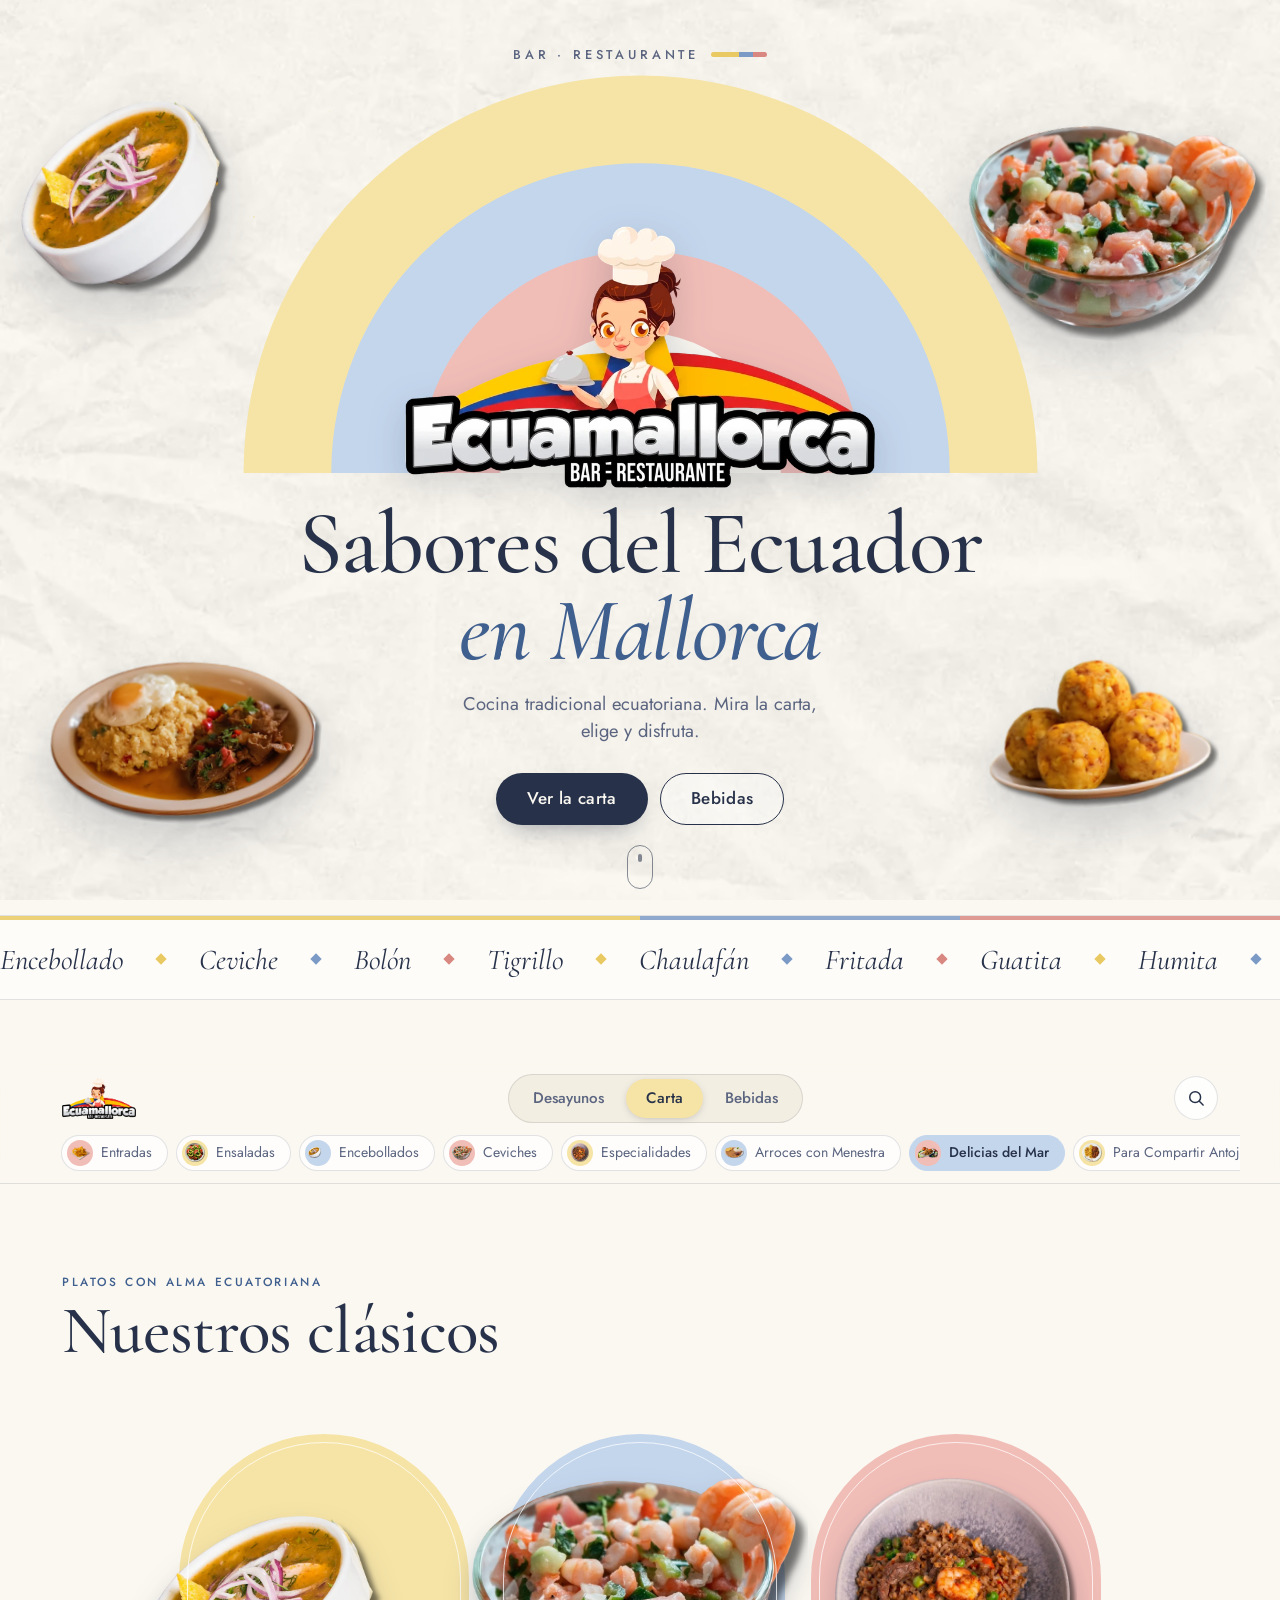
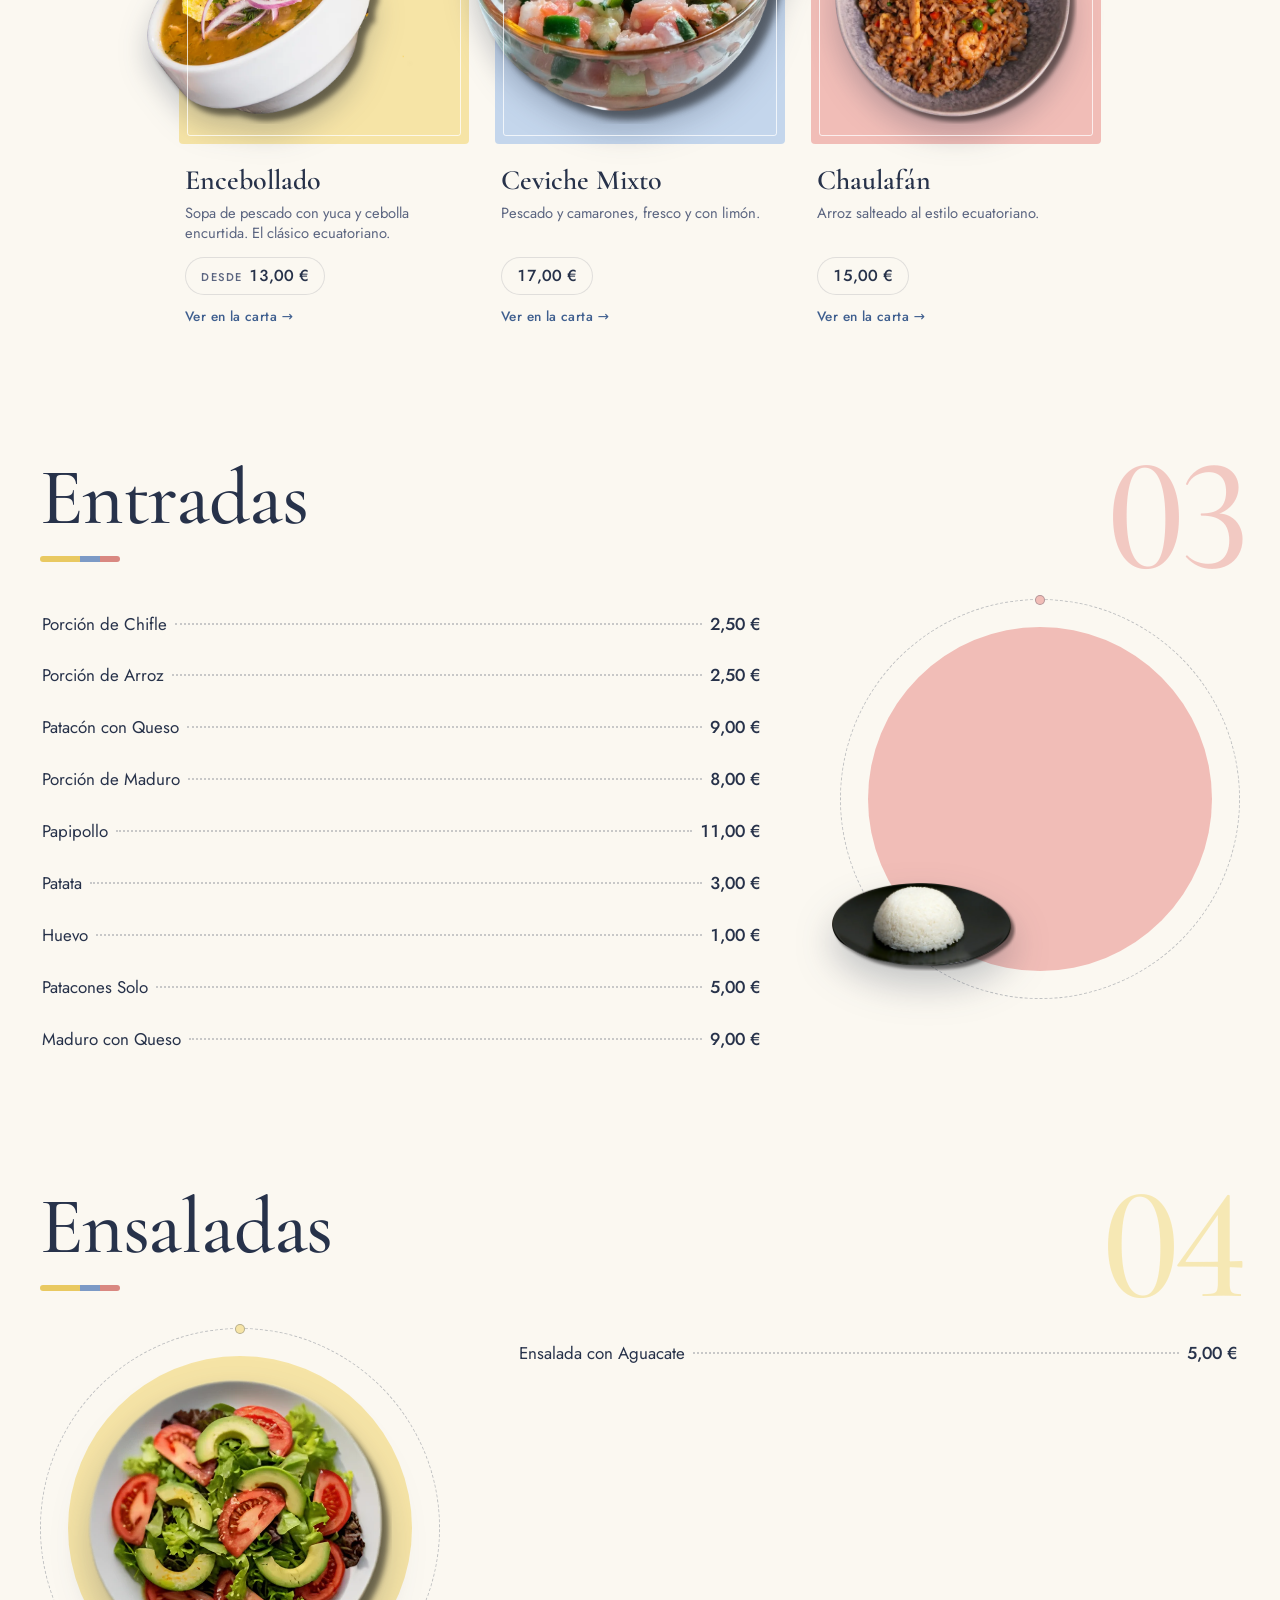
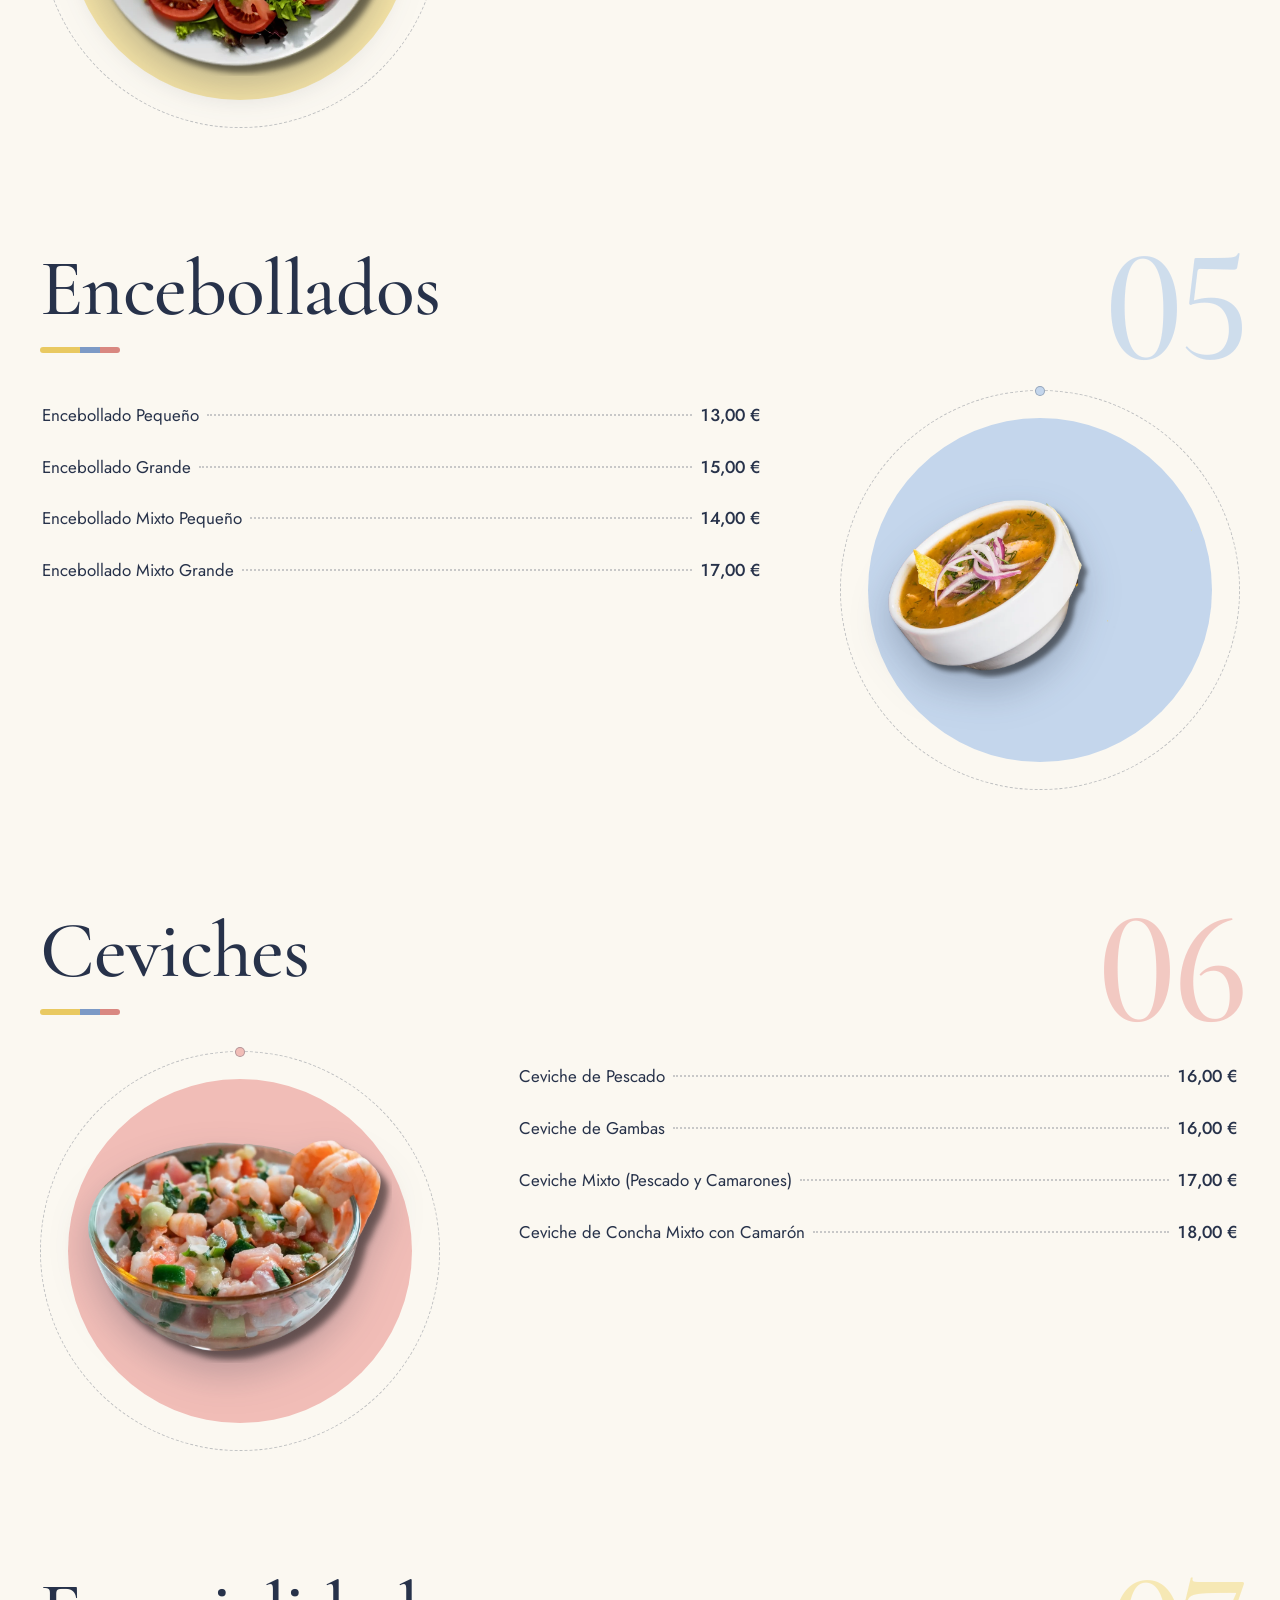
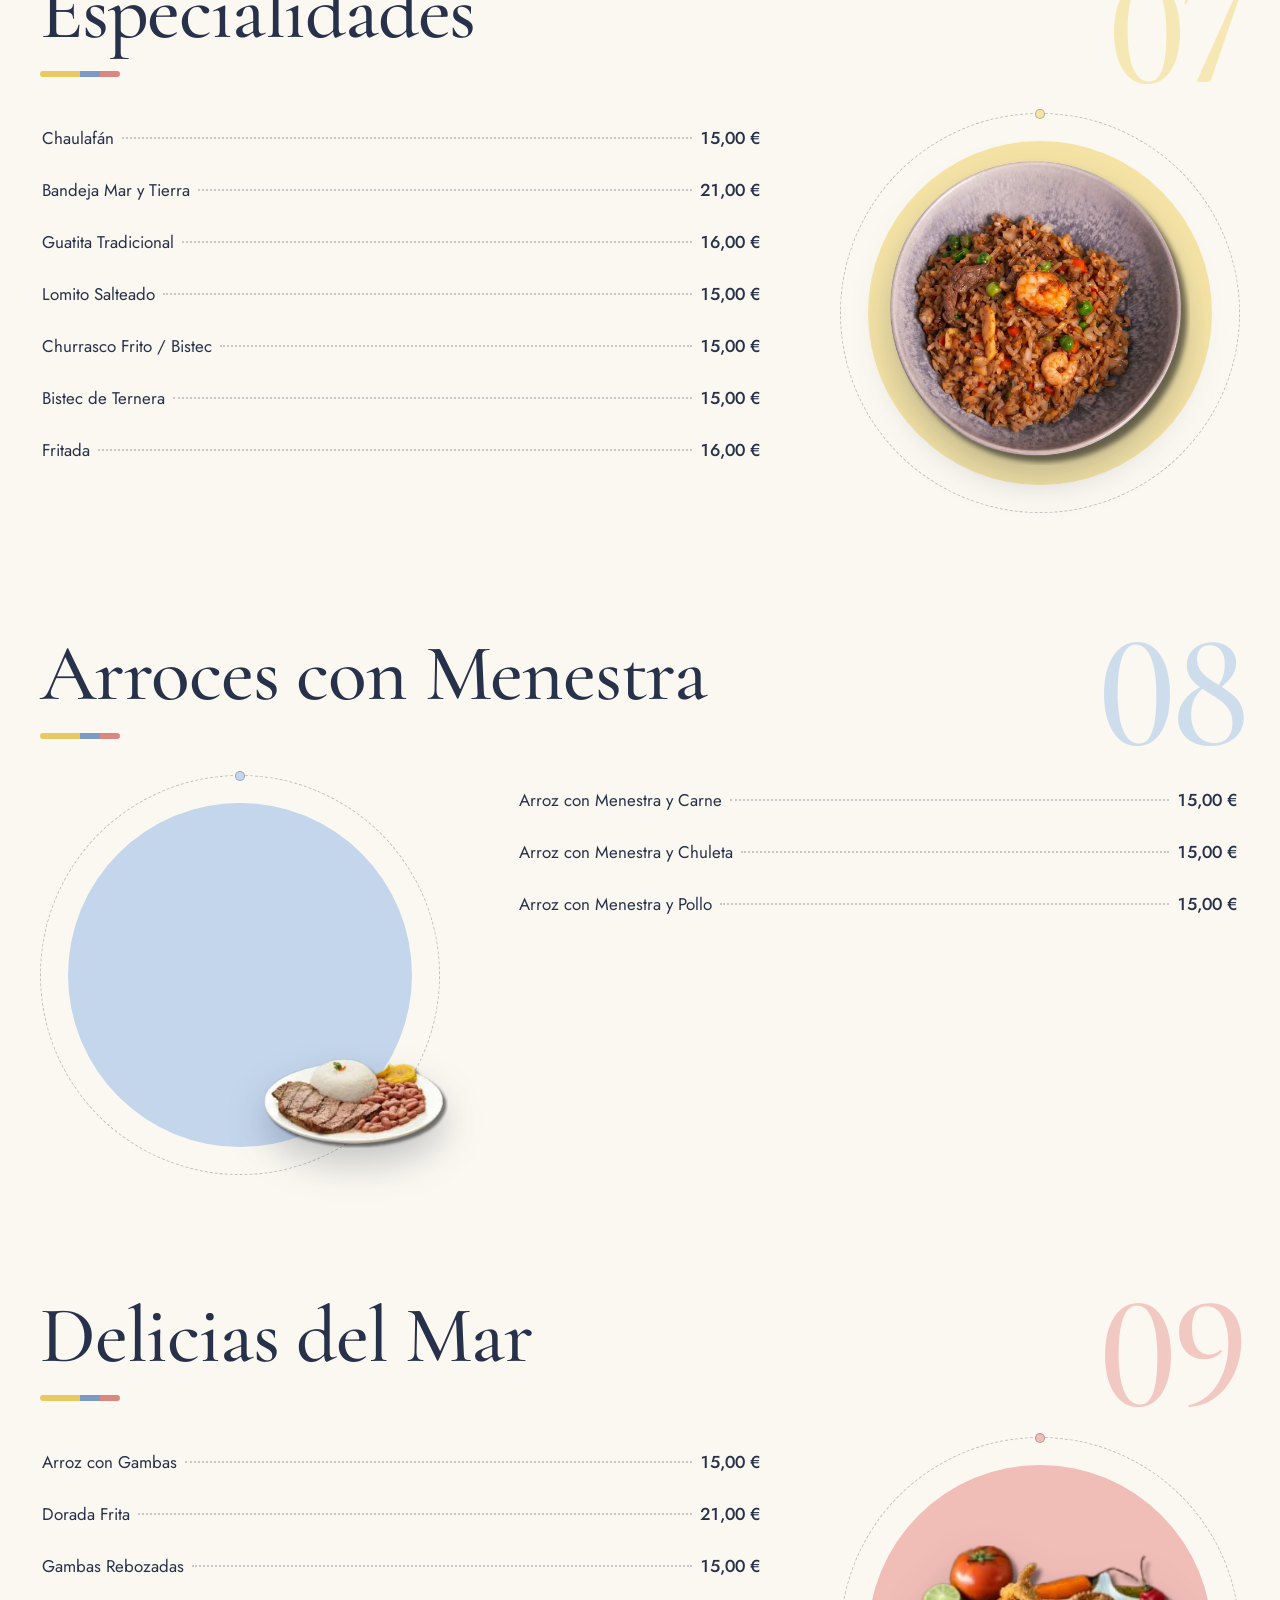
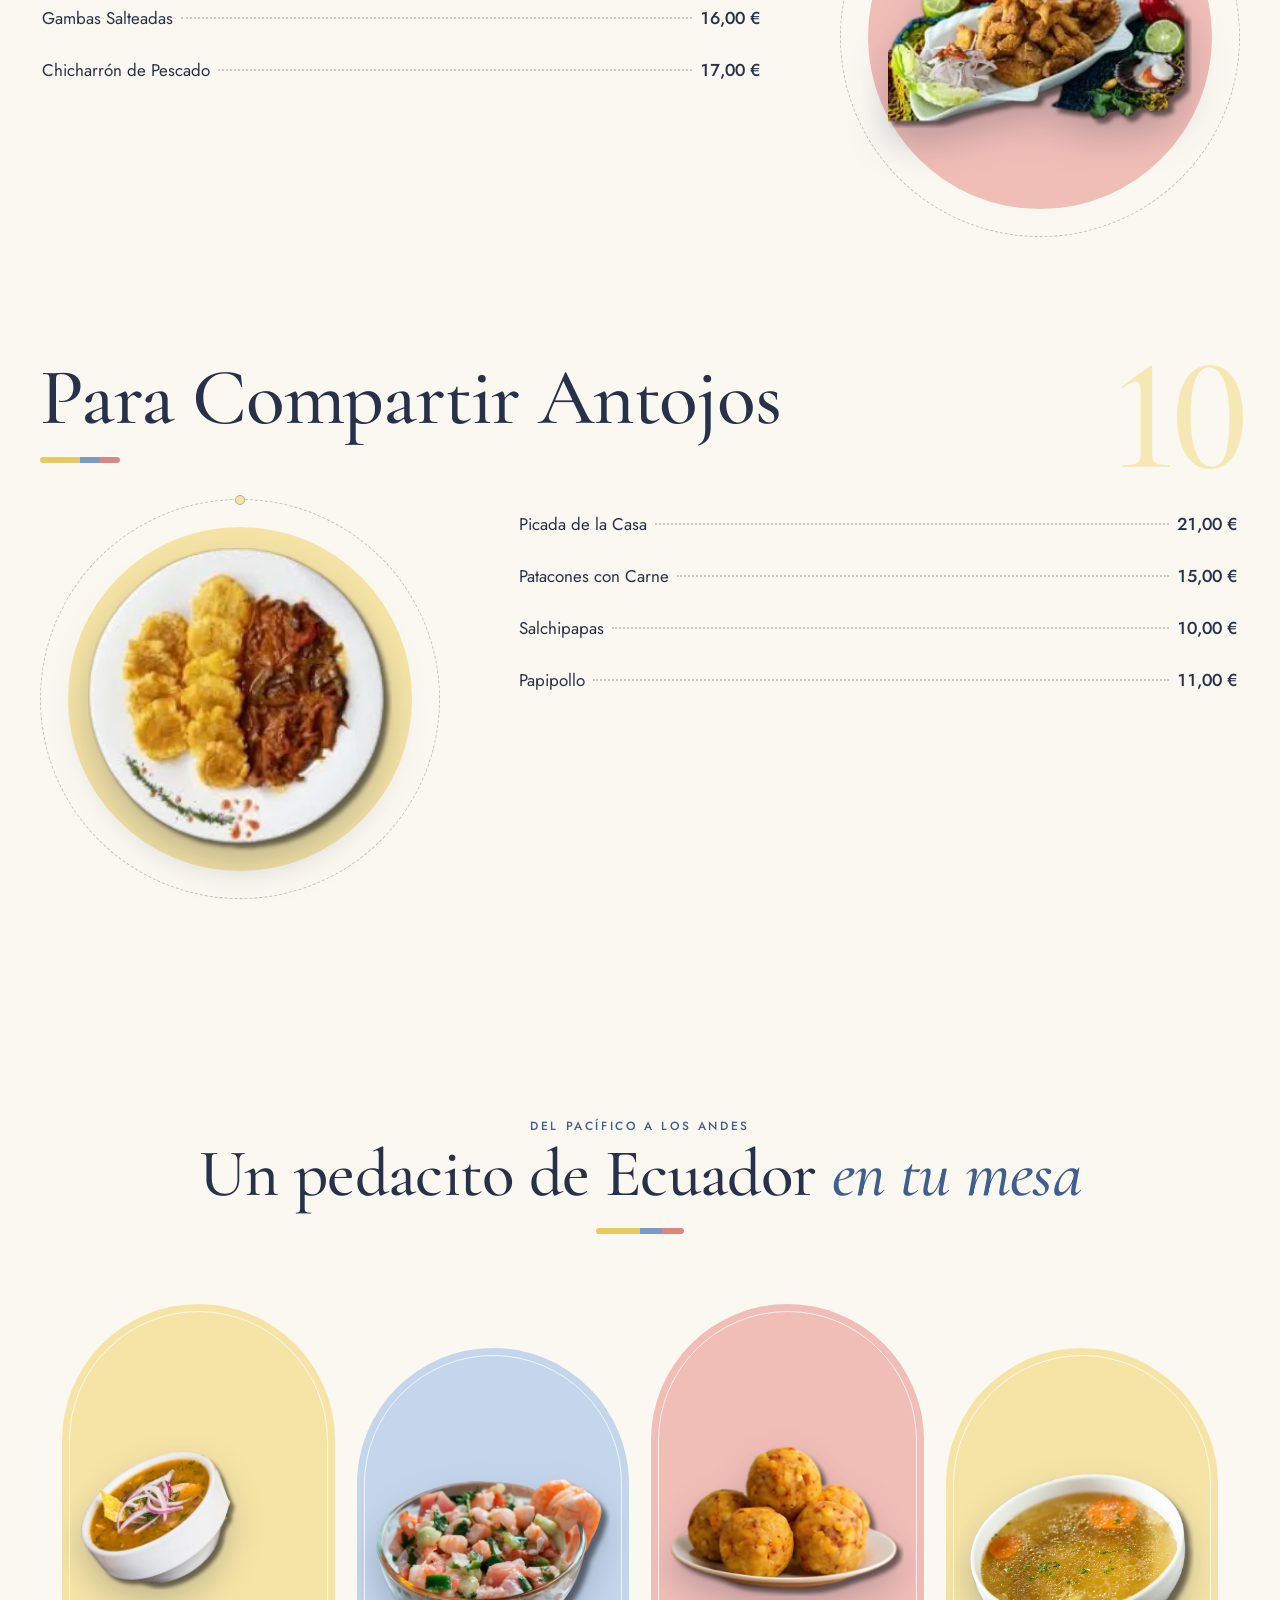
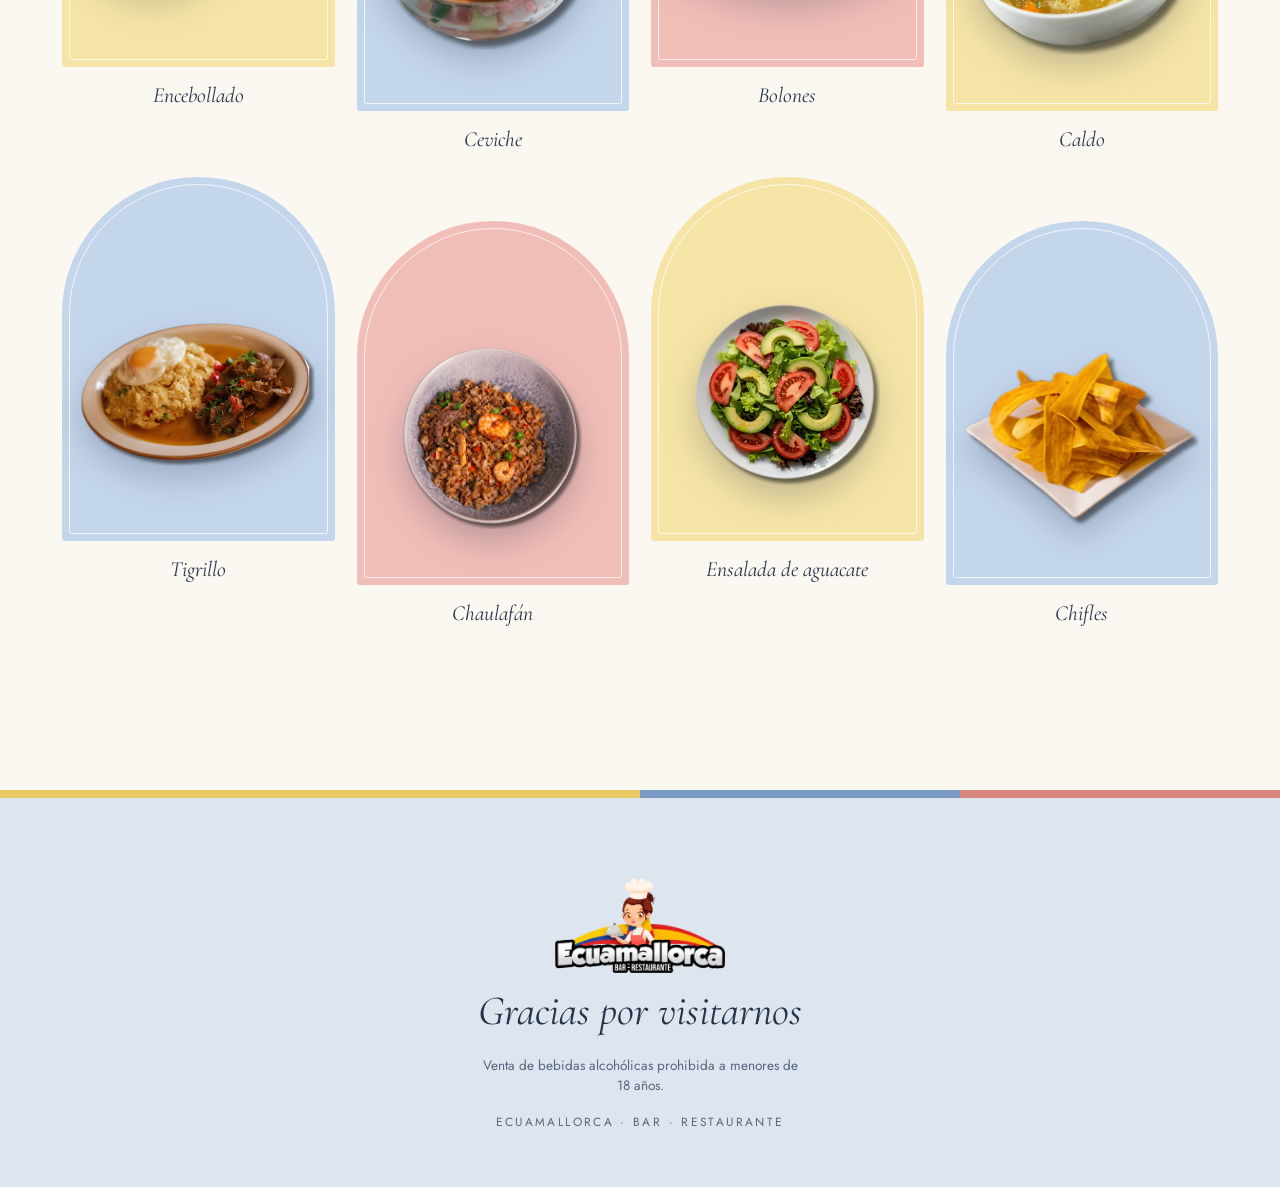
==== index.html @ a6fd0279 "Carta digital Ecuamallorca v2 (mobile-first) Co-Authored-By: Claude Sonnet 5.5 <noreply@anthropic.co" ====
<!DOCTYPE html>
<html lang="es">
<head>
<meta charset="utf-8">
<meta name="viewport" content="width=device-width, initial-scale=1, viewport-fit=cover">
<title>Ecuamallorca · Carta digital</title>
<meta name="description" content="Carta digital de Ecuamallorca Bar · Restaurante. Cocina tradicional ecuatoriana en Mallorca.">
<meta name="theme-color" content="#FBF8F1">
<link rel="icon" href="assets/logo.webp" type="image/webp">
<link rel="stylesheet" href="css/style.css">
<script>document.documentElement.classList.add('js')</script>
</head>
<body>
<a class="skip" href="#menu">Saltar a la carta</a>
<noscript><p style="padding:24px;text-align:center">Activa JavaScript para ver la carta.</p></noscript>

<div id="app">

<!-- PORTADA -->
<header class="hero" id="inicio">
  <div class="hero__dishes" id="heroDishes" aria-hidden="true"></div>
  <div class="hero__inner">
    <p class="eyebrow"><span data-bind="restaurant.kind"></span><i class="flag" aria-hidden="true"><b></b><b></b><b></b></i></p>
    <div class="hero__stage">
      <svg class="hero__arcs" viewBox="0 0 1000 500" aria-hidden="true" focusable="false">
        <circle cx="500" cy="500" r="498" class="arc arc--y"/>
        <circle cx="500" cy="500" r="388" class="arc arc--b"/>
        <circle cx="500" cy="500" r="278" class="arc arc--r"/>
        <circle cx="500" cy="500" r="176" class="arc arc--c"/>
      </svg>
      <img class="hero__logo" id="heroLogo" alt="" width="797" height="445" fetchpriority="high">
    </div>
    <h1 class="hero__title"><span data-bind="restaurant.tagline"></span> <em data-bind="restaurant.tagline2"></em></h1>
    <p class="hero__intro" data-bind="restaurant.intro"></p>
    <div class="hero__cta">
      <a class="btn btn--solid" href="#menu" data-go="carta">Ver la carta</a>
      <a class="btn btn--ghost" href="#bebidas" data-go="bebidas">Bebidas</a>
    </div>
  </div>
  <a class="hero__scroll" href="#menu" data-go="carta" aria-label="Ir a la carta"><span></span></a>
</header>

<!-- CINTA -->
<div class="ribbon" aria-hidden="true"><div class="ribbon__track" id="ribbon"></div></div>

<!-- ATAJOS (móvil) -->
<section class="picks" aria-labelledby="picksT">
  <div class="picks__head">
    <h2 id="picksT" class="picks__title">¿Qué te apetece?</h2>
    <p class="picks__sub">Toca una categoría</p>
  </div>
  <div class="picks__rail" id="picks"></div>
</section>

<main>
<!-- CARTA -->
<section class="carta" id="menu" aria-label="La carta">
  <nav class="bar" id="bar" aria-label="Categorías">
    <div class="bar__top">
      <a class="bar__logo" href="#inicio" aria-label="Volver arriba"><img id="barLogo" alt="" width="797" height="445"></a>
      <div class="tabs" id="tabs" role="group" aria-label="Secciones de la carta"></div>
      <button class="round bar__search" id="barSearch" type="button" aria-label="Buscar en la carta"><svg viewBox="0 0 24 24"><circle cx="11" cy="11" r="6.5"/><path d="M16 16l4.5 4.5"/></svg></button>
    </div>
    <div class="chips" id="chips"></div>
  </nav>

  <section class="strip" id="strip" hidden aria-labelledby="stripT">
    <div class="strip__head" data-reveal>
      <p class="kicker">Platos con alma ecuatoriana</p>
      <h2 id="stripT" class="h2">Nuestros clásicos</h2>
    </div>
    <div class="rail" id="rail" aria-label="Platos destacados"></div>
  </section>

  <div id="sections"></div>
</section>

<!-- GALERÍA -->
<section class="gallery" id="galeria" aria-labelledby="galT">
  <div class="wrap gallery__head" data-reveal>
    <p class="kicker">Del Pacífico a los Andes</p>
    <h2 id="galT" class="h2">Un pedacito de Ecuador <em>en tu mesa</em></h2>
    <i class="flag flag--lg" aria-hidden="true"><b></b><b></b><b></b></i>
  </div>
  <div class="wrap mosaic" id="mosaic"></div>
</section>
</main>

<!-- PIE -->
<footer class="foot" id="foot">
  <div class="foot__flag" aria-hidden="true"><b></b><b></b><b></b></div>
  <div class="wrap foot__in">
    <img id="footLogo" alt="" width="797" height="445" loading="lazy">
    <p class="foot__thanks">Gracias por visitarnos</p>
    <ul class="foot__links" id="footLinks"></ul>
    <p class="foot__note" id="footNote"></p>
    <p class="foot__copy"><span data-bind="restaurant.name"></span> · <span data-bind="restaurant.kind"></span></p>
  </div>
</footer>

<!-- BARRA INFERIOR (móvil) -->
<nav class="dock" id="dock" aria-label="Secciones de la carta">
  <div class="dock__tabs" id="dockTabs"><i class="dock__ind" aria-hidden="true"></i></div>
  <button class="dock__search" id="dockSearch" type="button" aria-label="Buscar en la carta"><svg viewBox="0 0 24 24"><circle cx="11" cy="11" r="6.5"/><path d="M16 16l4.5 4.5"/></svg></button>
</nav>

</div><!-- /#app -->

<!-- BUSCADOR -->
<div class="sheet" id="sheet" role="dialog" aria-modal="true" aria-label="Buscar en la carta" inert>
  <div class="sheet__top">
    <label class="sheet__field">
      <svg viewBox="0 0 24 24" aria-hidden="true"><circle cx="11" cy="11" r="6.5"/><path d="M16 16l4.5 4.5"/></svg>
      <span class="sr">Buscar plato o bebida</span>
      <input id="q" type="search" placeholder="Buscar plato o bebida…" autocomplete="off" autocapitalize="off" enterkeyhint="search">
      <button class="sheet__clear" id="qClear" type="button" aria-label="Borrar" hidden><svg viewBox="0 0 24 24"><path d="M6 6l12 12M18 6L6 18"/></svg></button>
    </label>
    <button class="sheet__close" id="sheetClose" type="button">Cerrar</button>
  </div>
  <div class="sheet__body" id="sheetBody" aria-live="polite"></div>
</div>

<script src="data/menu.js"></script>
<script src="js/app.js"></script>
</body>
</html>
---- css/style.css ----
/* ==========================================================================
   Carta digital · Ecuamallorca  —  MOBILE FIRST
   El cliente la abre desde la mesa, con una mano, en el móvil:
   · portada corta · navegación abajo (zona del pulgar) · zonas táctiles grandes
   · el escritorio (≥900px) es una adaptación, no el punto de partida.
   Colores: pastel tricolor sobre crema. Se cambian desde menu.js → theme.
   ========================================================================== */

@font-face{font-family:"Cormorant Garamond";font-style:normal;font-weight:400;font-display:swap;src:url(../assets/fonts/cormorant-garamond-latin-400-normal.woff2) format("woff2")}
@font-face{font-family:"Cormorant Garamond";font-style:normal;font-weight:500;font-display:swap;src:url(../assets/fonts/cormorant-garamond-latin-500-normal.woff2) format("woff2")}
@font-face{font-family:"Cormorant Garamond";font-style:normal;font-weight:600;font-display:swap;src:url(../assets/fonts/cormorant-garamond-latin-600-normal.woff2) format("woff2")}
@font-face{font-family:"Cormorant Garamond";font-style:italic;font-weight:400;font-display:swap;src:url(../assets/fonts/cormorant-garamond-latin-400-italic.woff2) format("woff2")}
@font-face{font-family:"Cormorant Garamond";font-style:italic;font-weight:500;font-display:swap;src:url(../assets/fonts/cormorant-garamond-latin-500-italic.woff2) format("woff2")}
@font-face{font-family:"Jost";font-style:normal;font-weight:100 900;font-display:swap;src:url(../assets/fonts/jost-latin-wght-normal.woff2) format("woff2")}

:root{
  --cream:#FBF8F1; --paper:#F3EEE2; --ink:#27324A; --ink-soft:#5B6580; --line:rgba(39,50,74,.13);
  --yellow:#F6E4A6; --yellow-2:#E9C961;
  --blue:#C4D6EC;   --blue-2:#7C9AC6;  --blue-3:#3F5F8F;
  --red:#F1BDB7;    --red-2:#D98881;
  --serif:"Cormorant Garamond","Cormorant",Georgia,"Times New Roman",serif;
  --sans:"Jost","Avenir Next","Segoe UI",system-ui,sans-serif;
  --ease:cubic-bezier(.2,.7,.2,1);
  --bar-h:56px; --dock-h:68px; --maxw:1200px;
  --safe-b:env(safe-area-inset-bottom,0px); --safe-t:env(safe-area-inset-top,0px);
}
*,*::before,*::after{box-sizing:border-box}
html{background:var(--cream);overscroll-behavior-x:none;scroll-behavior:smooth;-webkit-text-size-adjust:100%;-webkit-tap-highlight-color:transparent}
body{margin:0;font-family:var(--sans);font-size:17px;line-height:1.5;color:var(--ink);-webkit-font-smoothing:antialiased;text-rendering:optimizeLegibility;overflow-x:hidden;padding-bottom:calc(var(--dock-h) + 34px + var(--safe-b))}
body::before{content:"";position:fixed;inset:0;z-index:-1;background:url(../assets/paper.webp) center/cover;mix-blend-mode:multiply;opacity:.38;pointer-events:none}
img{display:block;max-width:100%;height:auto}
button{font:inherit;color:inherit;touch-action:manipulation}
a{color:inherit}
em{font-family:var(--serif);font-style:italic;font-weight:500}
.sr{position:absolute;width:1px;height:1px;overflow:hidden;clip:rect(0 0 0 0);white-space:nowrap}
.skip{position:absolute;left:12px;top:-60px;z-index:200;background:var(--ink);color:var(--cream);padding:10px 16px;border-radius:999px;text-decoration:none;transition:top .2s}
.skip:focus{top:12px}
:focus-visible{outline:2px solid var(--blue-3);outline-offset:3px;border-radius:8px}
.wrap{max-width:var(--maxw);margin:0 auto;padding:0 22px}
[data-tone=yellow]{--tone:var(--yellow)} [data-tone=blue]{--tone:var(--blue)} [data-tone=red]{--tone:var(--red)}

/* Bandera 2 : 1 : 1 (Ecuador) en pastel */
.flag{display:inline-flex;width:56px;height:5px;border-radius:99px;overflow:hidden;vertical-align:middle}
.flag b{display:block;height:100%}
.flag b:nth-child(1),.foot__flag b:nth-child(1){flex:2;background:var(--yellow-2)}
.flag b:nth-child(2),.foot__flag b:nth-child(2){flex:1;background:var(--blue-2)}
.flag b:nth-child(3),.foot__flag b:nth-child(3){flex:1;background:var(--red-2)}
.flag--lg{width:88px;height:6px;margin-top:18px}

.kicker{margin:0 0 6px;font-size:.74rem;font-weight:500;letter-spacing:.22em;text-transform:uppercase;color:var(--blue-3)}
.h2{margin:0;font-family:var(--serif);font-weight:500;font-size:clamp(2.1rem,8.4vw,2.6rem);line-height:1;letter-spacing:-.01em}
.round{flex:none;width:44px;height:44px;border-radius:50%;border:1px solid var(--line);background:rgba(255,255,255,.75);display:grid;place-items:center;cursor:pointer;transition:background .2s,transform .2s}
.round:hover{background:var(--yellow)}
svg{fill:none;stroke:currentColor;stroke-width:1.8;stroke-linecap:round;stroke-linejoin:round}
.round svg{width:20px;height:20px}
.btn{display:inline-flex;align-items:center;justify-content:center;min-height:52px;padding:0 30px;border-radius:999px;font-weight:500;letter-spacing:.02em;text-decoration:none;border:1px solid transparent;transition:transform .25s var(--ease),background .25s,box-shadow .25s}
.btn--solid{background:var(--ink);color:var(--cream);box-shadow:0 10px 26px -12px rgba(39,50,74,.55)}
.btn--ghost{border-color:var(--ink);background:rgba(255,255,255,.35)}

/* ============================== PORTADA (compacta en móvil) ============================== */
.hero{position:relative;padding:calc(var(--safe-t) + 20px) 16px 14px;text-align:center;overflow:hidden;isolation:isolate}
.hero::before{content:"";position:absolute;inset:0;z-index:-1;background:linear-gradient(rgba(246,228,166,.5),transparent 70%);background:radial-gradient(90% 62% at 50% 0%,color-mix(in srgb,var(--yellow) 62%,transparent),transparent 74%)}
.hero__inner{position:relative;z-index:2;max-width:430px;margin:0 auto}
.eyebrow{margin:0 0 8px;display:flex;align-items:center;justify-content:center;gap:12px;font-size:.7rem;font-weight:500;letter-spacing:.3em;text-transform:uppercase;color:var(--ink-soft)}
.hero__stage{position:relative;width:min(100%,370px);aspect-ratio:2/1;margin:0 auto;display:grid;place-items:end center}
.hero__arcs{position:absolute;inset:0;width:100%;height:100%;overflow:hidden;stroke:none;animation:rise 1s var(--ease) both}
.arc--y{fill:var(--yellow)} .arc--b{fill:var(--blue)} .arc--r{fill:var(--red)} .arc--c{fill:var(--cream)}
.hero__logo{position:relative;width:64%;margin-bottom:-2%;filter:drop-shadow(0 12px 18px rgba(39,50,74,.18));animation:logoIn .9s .12s var(--ease) both}
.hero__title{margin:16px 0 0;font-family:var(--serif);font-weight:500;font-size:clamp(2.2rem,10.2vw,2.7rem);line-height:.98;letter-spacing:-.015em;animation:fadeUp .8s .25s var(--ease) both}
.hero__title em{display:block;color:var(--blue-3)}
.hero__intro{margin:10px auto 0;max-width:29ch;color:var(--ink-soft);font-size:1rem;line-height:1.45;animation:fadeUp .8s .36s var(--ease) both}
.hero__cta,.hero__scroll{display:none}

.hero__dishes{position:absolute;inset:0;z-index:1;pointer-events:none}
.hd{position:absolute;width:var(--w)}
.hd img{width:100%;height:auto;filter:drop-shadow(0 12px 14px rgba(39,50,74,.22));transform:rotate(var(--r));animation:float var(--t) ease-in-out infinite,fadeIn .9s var(--dl) both}
.hd:nth-child(1){--w:104px;--r:-8deg;--t:7s;--dl:.4s;left:-26px;top:calc(var(--safe-t) + 44px)}
.hd:nth-child(2){--w:98px;--r:7deg;--t:8s;--dl:.55s;right:-24px;top:calc(var(--safe-t) + 74px)}
.hd:nth-child(n+3){display:none}

@keyframes rise{from{opacity:0;transform:scale(.92) translateY(24px)}to{opacity:1;transform:none}}
@keyframes logoIn{from{opacity:0;transform:translateY(24px) scale(.95)}to{opacity:1;transform:none}}
@keyframes fadeUp{from{opacity:0;transform:translateY(18px)}to{opacity:1;transform:none}}
@keyframes fadeIn{from{opacity:0}to{opacity:1}}
@keyframes float{0%,100%{translate:0 0}50%{translate:0 -10px}}
@keyframes scrollDot{0%{opacity:0;transform:translateY(0)}30%{opacity:1}100%{opacity:0;transform:translateY(16px)}}

/* ============================== CINTA ============================== */
.ribbon{position:relative;overflow:hidden;background:rgba(255,255,255,.55);border-block:1px solid var(--line);margin-top:6px}
.ribbon::before{content:"";position:absolute;left:0;right:0;top:0;height:3px;background:linear-gradient(90deg,var(--yellow-2) 0 50%,var(--blue-2) 50% 75%,var(--red-2) 75%);opacity:.85}
.ribbon__track{display:flex;align-items:center;width:max-content;padding:15px 0 12px;animation:slide 44s linear infinite}
.ribbon__track span{display:flex;align-items:center;font-family:var(--serif);font-style:italic;font-size:1.25rem;white-space:nowrap}
.ribbon__track span::after{content:"";width:7px;height:7px;margin:0 20px;background:var(--yellow-2);transform:rotate(45deg)}
.ribbon__track span:nth-child(3n+2)::after{background:var(--blue-2)}
.ribbon__track span:nth-child(3n)::after{background:var(--red-2)}
@keyframes slide{to{transform:translateX(-50%)}}

/* ============================== ATAJOS: ¿Qué te apetece? ============================== */
.picks{padding:30px 0 4px}
.picks__head{padding:0 20px}
.picks__title{margin:0;font-family:var(--serif);font-weight:500;font-size:2rem;line-height:1.05}
.picks__sub{margin:5px 0 0;color:var(--ink-soft);font-size:.95rem}
.picks__rail{display:flex;gap:12px;overflow-x:auto;scroll-snap-type:x proximity;padding:18px 20px 14px;scrollbar-width:none;-webkit-overflow-scrolling:touch}
.picks__rail::-webkit-scrollbar{display:none}
.pick{flex:none;width:92px;display:flex;flex-direction:column;align-items:center;gap:9px;padding:0;border:0;background:none;cursor:pointer;scroll-snap-align:start}
.pick__disc{position:relative;width:88px;height:88px;border-radius:50%;background:var(--tone);display:grid;place-items:center;transition:transform .25s var(--ease)}
.pick__disc::after{content:"";position:absolute;inset:5px;border-radius:50%;border:1px solid rgba(255,255,255,.8)}
.pick__disc img{width:70%;height:70%;object-fit:contain;position:relative;z-index:1}
.pick__name{font-size:.83rem;font-weight:500;line-height:1.15;text-align:center;color:var(--ink)}
.pick:active .pick__disc{transform:scale(.92)}

/* ============================== BARRA DE CATEGORÍAS ============================== */
.carta{padding-top:6px}
.bar{position:fixed;z-index:40;top:0;left:0;right:0;padding-top:var(--safe-t);background:rgba(251,248,241,.97);border-bottom:1px solid var(--line);box-shadow:0 8px 24px -16px rgba(39,50,74,.4);transform:translateY(-104%);transition:transform .38s var(--ease)}
.bar.is-on{transform:none}
.bar__top{display:none}
.chips{display:flex;gap:8px;overflow-x:auto;padding:9px 14px;scrollbar-width:none;-webkit-overflow-scrolling:touch}
.chips::-webkit-scrollbar{display:none}
.chip{flex:none;display:flex;align-items:center;gap:8px;height:40px;padding:0 15px 0 5px;border-radius:999px;border:1px solid var(--line);background:rgba(255,255,255,.7);font-size:.9rem;font-weight:400;color:var(--ink-soft);cursor:pointer;white-space:nowrap;transition:background .25s,border-color .25s,color .25s}
.chip__ph{width:30px;height:30px;border-radius:50%;background:var(--tone);display:grid;place-items:center;flex:none}
.chip__ph img{width:74%;height:74%;object-fit:contain}
.chip[aria-current=true]{background:var(--ink);border-color:var(--ink);color:var(--cream);font-weight:500}

/* ============================== CLÁSICOS ============================== */
.strip{padding:22px 0 2px}
.strip__head{padding:0 20px}
.rail{display:flex;gap:14px;overflow-x:auto;scroll-snap-type:x mandatory;scroll-padding-inline:20px;padding:46px 20px 10px;scrollbar-width:none;-webkit-overflow-scrolling:touch;overscroll-behavior-x:contain}
.rail::-webkit-scrollbar{display:none}
.card{flex:0 0 172px;scroll-snap-align:start;display:flex;flex-direction:column;text-align:left;text-decoration:none;color:inherit;-webkit-user-select:none;user-select:none}
.card__arch{position:relative;height:140px;border-radius:999px 999px 28px 28px;background:var(--tone)}
.card__arch::after{content:"";position:absolute;inset:8px;border-radius:999px 999px 21px 21px;border:1px solid rgba(255,255,255,.75);pointer-events:none}
.card__arch img{position:absolute;left:50%;bottom:12px;width:128%;max-width:none;height:auto;max-height:calc(100% - 38px);object-fit:contain;transform:translateX(-50%);filter:drop-shadow(0 16px 14px rgba(39,50,74,.25));transition:transform .5s var(--ease)}
.card:active .card__arch img{transform:translateX(-50%) scale(.97)}
.card__body{padding:12px 4px 0}
.card__name{margin:0 0 8px;font-family:var(--serif);font-weight:600;font-size:1.32rem;line-height:1.05}
.card__desc{display:none;margin:7px 0 12px;color:var(--ink-soft);font-size:.92rem;line-height:1.4}
.card__price{display:inline-flex;align-items:baseline;gap:6px;padding:4px 12px;font-size:.95rem;border-radius:99px;background:var(--cream);border:1px solid var(--line);font-weight:500;font-variant-numeric:lining-nums tabular-nums}
.card__price small{font-size:.7rem;letter-spacing:.14em;text-transform:uppercase;color:var(--ink-soft)}
.card__go{display:none;margin-top:11px;font-size:.85rem;font-weight:500;color:var(--blue-3);letter-spacing:.03em}
.card__go::after{content:" →"}

/* ============================== CATEGORÍAS (cabecera tipo tarjeta) ============================== */
#sections.swap-l{animation:swapL .38s var(--ease)}
#sections.swap-r{animation:swapR .38s var(--ease)}
@keyframes swapL{from{opacity:0;transform:translateX(34px)}to{opacity:1;transform:none}}
@keyframes swapR{from{opacity:0;transform:translateX(-34px)}to{opacity:1;transform:none}}

.cat{position:relative;padding:44px 16px 0;scroll-margin-top:calc(var(--bar-h) + 10px)}
.cat[hidden]{display:none}
.cat__in{position:relative;max-width:var(--maxw);margin:0 auto;--sw:130px;--sh:130px;--ar:1;--stage-w:min(var(--sw),40vw)}
.cat__in.is-duo{--stage-w:min(var(--sw),48vw)}
.cat__head{position:relative;min-height:calc(var(--sh) - 10px);padding:18px calc(var(--stage-w) + 14px) 18px 22px;border-radius:28px;background:var(--tone);display:flex;flex-direction:column;justify-content:center;align-items:flex-start}
.cat__head::after{content:"";position:absolute;inset:7px;border-radius:22px;border:1px solid rgba(255,255,255,.72);pointer-events:none}
.cat__num{display:none}
.cat__head .kicker{color:var(--ink-soft)}
.cat__title{margin:0;font-family:var(--serif);font-weight:500;font-size:clamp(1.5rem,7vw,2rem);line-height:1;letter-spacing:-.01em;text-wrap:balance}
.cat__count{margin:7px 0 0;font-size:.8rem;letter-spacing:.05em;color:var(--ink-soft)}
.cat__head .flag{margin-top:11px;width:44px;height:4px}

.cat__stage{position:absolute;z-index:2;right:12px;top:-20px;width:var(--stage-w);aspect-ratio:var(--ar);pointer-events:none}
.stage__disc,.stage__ring{display:none}
.stage__main,.stage__sub{position:absolute}
.stage__main{inset:0}
.cat__in.is-duo .stage__main{left:auto;right:0;width:66%}
.stage__sub{left:0;bottom:-6px;width:56%;height:62%}
.stage__main img,.stage__sub img{position:absolute;inset:0;margin:auto;max-width:100%;max-height:100%;height:auto;object-fit:contain}
.cat__stage.in .stage__main img,.cat__stage.in .stage__sub img{animation:pop .8s var(--ease) both}
.cat__stage.in .stage__sub img{animation-delay:.12s}
@keyframes pop{from{opacity:0;transform:translateY(20px) scale(.92) rotate(-3deg)}to{opacity:1;transform:none}}

.cat__list{padding:10px 2px 0}
.items{list-style:none;margin:0;padding:0}
.item{display:flex;align-items:baseline;gap:8px;min-height:56px;padding:14px 10px;margin:0 -10px;border-radius:16px;transition:background .25s}
.item:active{background:rgba(246,228,166,.45);background:color-mix(in srgb,var(--yellow) 45%,transparent)}
.item[hidden]{display:none}
.item__name{font-size:1.06rem;line-height:1.3;min-width:0;text-wrap:pretty}
.item__note{display:block;font-size:.85rem;color:var(--ink-soft);margin-top:2px}
.item__dots{flex:1;min-width:14px;border-bottom:2px dotted rgba(39,50,74,.24);transform:translateY(-5px)}
.item__price{font-weight:600;font-size:1.08rem;font-variant-numeric:lining-nums tabular-nums;white-space:nowrap}
.item.flash{animation:flash 2s ease-out}
@keyframes flash{0%,35%{background:var(--yellow);box-shadow:0 0 0 6px var(--yellow)}100%{background:transparent;box-shadow:0 0 0 6px transparent}}
mark{background:var(--yellow);color:inherit;border-radius:4px;padding:0 2px}

/* ============================== GALERÍA ============================== */
.gallery{padding:72px 0 30px}
.gallery__head{text-align:center}
.gallery__head .h2 em{color:var(--blue-3)}
.mosaic{display:grid;grid-template-columns:repeat(2,1fr);gap:14px;margin-top:34px}
.tile{margin:0;text-align:center}
.tile__frame{position:relative;aspect-ratio:3/4;border-radius:999px 999px 24px 24px;background:var(--tone);display:grid;place-items:center;padding-top:26%;overflow:hidden}
.tile__frame::after{content:"";position:absolute;inset:7px;border-radius:999px 999px 18px 18px;border:1px solid rgba(255,255,255,.75);pointer-events:none}
.tile__frame img{width:86%;max-height:62%;object-fit:contain;filter:drop-shadow(0 14px 12px rgba(39,50,74,.25))}
.tile--photo .tile__frame{padding-top:0}
.tile--photo .tile__frame img{width:100%;height:100%;max-height:none;object-fit:cover;filter:none}
.tile figcaption{margin-top:12px;font-family:var(--serif);font-style:italic;font-size:1.25rem}

/* ============================== PIE ============================== */
.foot{background:#DEE7F3;background:color-mix(in srgb,var(--blue) 55%,var(--cream));margin-top:20px}
.foot__flag{display:flex;height:8px}
.foot__in{display:flex;flex-direction:column;align-items:center;text-align:center;padding-top:44px;padding-bottom:34px}
.foot__in img{width:150px}
.foot__thanks{margin:16px 0 0;font-family:var(--serif);font-style:italic;font-size:2rem;line-height:1.1}
.foot__links{list-style:none;margin:16px 0 0;padding:0;display:flex;flex-direction:column;gap:10px;align-items:center}
.foot__links a,.foot__links span{font-weight:500;text-decoration:none;border-bottom:1px solid var(--ink);padding:4px 0}
.foot__note{margin:20px 0 0;max-width:40ch;font-size:.85rem;color:var(--ink-soft)}
.foot__copy{margin:18px 0 0;font-size:.74rem;letter-spacing:.2em;text-transform:uppercase;color:var(--ink-soft)}

/* ============================== BARRA INFERIOR (dock) ============================== */
.dock{position:fixed;z-index:50;left:12px;right:12px;max-width:560px;margin-inline:auto;bottom:calc(10px + var(--safe-b));display:flex;gap:10px;align-items:stretch}
.dock__tabs{--i:1;position:relative;flex:1;display:grid;grid-template-columns:repeat(3,1fr);padding:6px;border-radius:26px;background:rgba(251,248,241,.96);border:1px solid var(--line);box-shadow:0 16px 36px -14px rgba(39,50,74,.45),0 2px 6px rgba(39,50,74,.06)}
.dock__ind{position:absolute;top:6px;bottom:6px;left:6px;width:calc((100% - 12px)/3);border-radius:20px;background:var(--yellow);transform:translateX(calc(var(--i)*100%));transition:transform .5s var(--ease);box-shadow:0 4px 12px -6px rgba(39,50,74,.35)}
.dock__tab{position:relative;z-index:1;display:flex;flex-direction:column;align-items:center;justify-content:center;gap:3px;min-height:54px;border:0;background:none;padding:6px 2px;font-size:.74rem;font-weight:500;letter-spacing:.01em;color:var(--ink-soft);cursor:pointer;transition:color .25s}
.dock__tab svg{width:23px;height:23px}
.dock__tab[aria-pressed=true]{color:var(--ink)}
.dock__search{flex:none;width:66px;border:0;border-radius:26px;background:var(--ink);color:var(--cream);display:grid;place-items:center;cursor:pointer;box-shadow:0 16px 36px -14px rgba(39,50,74,.6);transition:transform .2s var(--ease)}
.dock__search svg{width:25px;height:25px}
.dock__search:active{transform:scale(.94)}

/* ============================== BUSCADOR (hoja a pantalla completa) ============================== */
.sheet{position:fixed;inset:0;z-index:100;display:flex;flex-direction:column;height:100vh;height:100dvh;background:var(--cream);transform:translateY(102%);visibility:hidden;transition:transform .45s var(--ease),visibility 0s .45s}
.sheet::before{content:"";position:absolute;inset:0;z-index:-1;background:url(../assets/paper.webp) center/cover;mix-blend-mode:multiply;opacity:.38;pointer-events:none}
.sheet.is-open{transform:none;visibility:visible;transition:transform .45s var(--ease)}
.sheet__top{display:flex;align-items:center;gap:2px;padding:calc(var(--safe-t) + 12px) 8px 10px 14px}
.sheet__field{flex:1;min-width:0;display:flex;align-items:center;gap:10px;height:52px;padding:0 6px 0 16px;border-radius:18px;background:rgba(255,255,255,.92);border:1.5px solid var(--blue-2)}
.sheet__field svg{flex:none;width:21px;height:21px;color:var(--ink-soft)}
.sheet__field input{flex:1;min-width:0;height:100%;border:0;background:none;font:inherit;font-size:1.05rem;color:var(--ink);outline:none;-webkit-appearance:none;appearance:none}
.sheet__field input::-webkit-search-cancel-button{display:none}
.sheet__field:focus-within{border-color:var(--blue-3);box-shadow:0 0 0 4px color-mix(in srgb,var(--blue) 60%,transparent)}
.sheet__clear{flex:none;width:40px;height:40px;border:0;border-radius:50%;background:var(--paper);display:grid;place-items:center;cursor:pointer}
.sheet__clear svg{width:16px;height:16px;color:var(--ink)}
.sheet__close{flex:none;border:0;background:none;padding:12px 10px;font-weight:500;color:var(--blue-3);cursor:pointer}
.sheet__body{flex:1;overflow-y:auto;overscroll-behavior:contain;padding:8px 18px calc(30px + var(--safe-b));-webkit-overflow-scrolling:touch}
.sheet__label{margin:18px 0 10px;font-size:.74rem;font-weight:500;letter-spacing:.2em;text-transform:uppercase;color:var(--blue-3)}
.hints{display:flex;flex-wrap:wrap;gap:10px}
.hint{border:1px solid var(--line);background:rgba(255,255,255,.8);border-radius:999px;padding:11px 18px;font-size:1rem;cursor:pointer}
.hint:active{background:var(--yellow)}
.res-group{margin:6px 0 0}
.res-group h3{margin:20px 0 4px;font-family:var(--serif);font-weight:500;font-size:1.5rem}
.res{display:flex;align-items:baseline;gap:12px;width:100%;min-height:56px;padding:14px 4px;border:0;border-bottom:1px solid var(--line);background:none;text-align:left;cursor:pointer}
.res:active{background:rgba(246,228,166,.45);background:color-mix(in srgb,var(--yellow) 45%,transparent)}
.res__name{flex:1;min-width:0;font-size:1.06rem}
.res__price{font-weight:600;font-variant-numeric:lining-nums tabular-nums;white-space:nowrap}
.sheet__empty{margin:36px 0 0;text-align:center;font-family:var(--serif);font-size:1.6rem;color:var(--ink-soft);line-height:1.2}

/* ============================== REVEAL ============================== */
.js [data-reveal]{opacity:0;transform:translateY(20px);transition:opacity .7s var(--ease),transform .7s var(--ease);transition-delay:var(--d,0ms)}
.js [data-reveal].in{opacity:1;transform:none}
.js .cat__stage:not(.in) img{opacity:0}
.js .item[data-reveal]{opacity:1;transform:none;transition:none}  /* en móvil los platos no se animan: se ven al instante */

@media (max-width:359px){
  .dock__tab{font-size:.68rem}
  .dock__search{width:58px}
}
@media (max-height:700px) and (max-width:899px){
  .hero__intro{display:none}
}

/* ============================== TABLET ============================== */
@media (min-width:700px) and (max-width:899px){
  .hero__stage{width:min(100%,480px)}
  .hd:nth-child(1){--w:150px;left:2%}
  .hd:nth-child(2){--w:140px;right:2%}
  .cat{padding-inline:max(22px,6vw)}
  .mosaic{grid-template-columns:repeat(4,1fr)}
}

/* ============================== ESCRITORIO ============================== */
@media (min-width:900px){
  body{font-size:17px;padding-bottom:0}
  .dock{display:none}
  .picks{display:none}
  .round:hover{transform:translateY(-1px)}
  .h2{font-size:clamp(2.4rem,5.4vw,4.2rem)}

  /* Portada a pantalla completa */
  .hero{min-height:100svh;display:grid;place-items:center;padding:clamp(28px,5vh,60px) 20px 90px}
  .hero::before{background:none}
  .hero__inner{max-width:880px;display:flex;flex-direction:column;align-items:center}
  .eyebrow{font-size:.8rem;margin-bottom:10px}
  .hero__stage{width:min(100%,820px)}
  .hero__logo{width:min(62%,470px)}
  .hero__title{margin-top:clamp(14px,3vh,30px);font-size:clamp(2.5rem,7.4vw,5.6rem)}
  .hero__intro{max-width:34ch;font-size:1.15rem;margin-top:16px}
  .hero__cta{display:flex;flex-wrap:wrap;gap:12px;justify-content:center;margin-top:28px;animation:fadeUp .8s .5s var(--ease) both}
  .btn--solid:hover{transform:translateY(-2px)}
  .btn--ghost:hover{background:var(--blue);border-color:var(--blue);transform:translateY(-2px)}
  .hero__scroll{display:block;position:absolute;z-index:3;left:50%;bottom:26px;transform:translateX(-50%);width:26px;height:44px;border:1.5px solid var(--ink);border-radius:99px;opacity:.55}
  .hero__scroll span{position:absolute;left:50%;top:8px;width:4px;height:8px;margin-left:-2px;border-radius:4px;background:var(--ink);animation:scrollDot 1.8s infinite}
  .hd{transform:translate3d(calc(var(--mx,0)*var(--depth)*1px),calc(var(--my,0)*var(--depth)*1px),0);transition:transform .5s var(--ease)}
  .hd img{filter:drop-shadow(0 22px 26px rgba(39,50,74,.22))}
  .hd:nth-child(1){--w:clamp(150px,25vw,360px);--r:-7deg;--depth:-18;left:clamp(-40px,1.5vw,40px);top:clamp(70px,11vh,150px);right:auto}
  .hd:nth-child(2){--w:clamp(140px,23vw,330px);--r:6deg;--depth:14;right:clamp(-40px,1.5vw,40px);top:clamp(60px,14vh,190px);left:auto}
  .hd:nth-child(3){display:block;--w:clamp(130px,21vw,300px);--r:5deg;--t:9s;--dl:.8s;--depth:22;left:clamp(-20px,4vw,90px);bottom:clamp(70px,10vh,130px)}
  .hd:nth-child(4){display:block;--w:clamp(120px,18vw,260px);--r:-6deg;--t:7.5s;--dl:.95s;--depth:-12;right:clamp(0px,5vw,110px);bottom:clamp(80px,12vh,150px)}

  .ribbon{margin-top:0}
  .ribbon::before{height:4px}
  .ribbon__track{padding:22px 0 18px}
  .ribbon__track span{font-size:clamp(1.3rem,2.6vw,1.8rem)}
  .ribbon__track span::after{width:8px;height:8px;margin:0 clamp(18px,3vw,34px)}

  /* Barra superior sticky */
  .carta{padding-top:clamp(40px,5vw,70px);padding-bottom:clamp(40px,6vw,80px)}
  .bar{position:sticky;top:0;transform:none;padding-top:0;background:rgba(251,248,241,.9);background:color-mix(in srgb,var(--cream) 88%,transparent);-webkit-backdrop-filter:blur(16px) saturate(1.2);backdrop-filter:blur(16px) saturate(1.2);box-shadow:none}
  .bar__top{display:flex;align-items:center;gap:14px;max-width:var(--maxw);margin:0 auto;padding:10px 22px;min-height:64px}
  .bar__logo{flex:none;width:74px}
  .tabs{display:flex;gap:2px;margin-inline:auto;padding:4px;border-radius:999px;background:var(--paper);border:1px solid var(--line)}
  .tab{border:0;background:transparent;padding:8px 20px;border-radius:999px;font-weight:500;font-size:.95rem;color:var(--ink-soft);cursor:pointer;transition:background .25s,color .25s,box-shadow .25s}
  .tab:hover{color:var(--ink)}
  .tab[aria-pressed=true]{background:var(--yellow);color:var(--ink);box-shadow:0 2px 8px -3px rgba(39,50,74,.35)}
  .chips{max-width:var(--maxw);margin:0 auto;padding:2px 22px 12px}
  .chip{height:36px;font-size:.88rem}
  .chip:hover{border-color:var(--blue-2);color:var(--ink)}
  .chip__ph{width:26px;height:26px}
  .chip[aria-current=true]{background:var(--blue);border-color:var(--blue);color:var(--ink)}

  /* Clásicos */
  .strip{padding:clamp(50px,7vw,90px) 0 0}
  .strip__head{max-width:var(--maxw);margin:0 auto;padding:0 22px}
  .rail{justify-content:center;flex-wrap:wrap;overflow:visible;gap:26px;padding:70px 22px 10px;max-width:var(--maxw);margin:0 auto;scroll-snap-type:none}
  .card{flex:0 0 290px}
  .card__arch{height:310px}
  .card__arch img{bottom:20px;width:122%;max-height:calc(100% - 64px)}
  .card__body{padding:22px 6px 0}
  .card__desc{display:block;min-height:2.9em}
  .card__go{display:block}
  .card__price{padding:6px 15px;font-size:1rem}
  .card:hover .card__arch img{transform:translateX(-50%) translateY(-10px) rotate(-2.5deg) scale(1.04)}
  .card__name{font-size:1.75rem;margin:0}
  .card__go::after{transition:margin .2s}
  .card:hover .card__go::after{margin-left:6px}

  /* Categoría: título grande + escenario de foto sticky */
  .cat{padding:clamp(56px,9vw,120px) 22px 0;scroll-margin-top:calc(var(--bar-h) + 6px)}
  .cat__in{display:grid;gap:clamp(18px,3vw,36px) clamp(30px,6vw,90px);grid-template-columns:minmax(0,1fr) minmax(280px,400px);grid-template-areas:"head head" "list stage";align-items:start}
  .cat:nth-of-type(even) .cat__in{grid-template-columns:minmax(280px,400px) minmax(0,1fr);grid-template-areas:"head head" "stage list"}
  .cat__head{grid-area:head;min-height:0;padding:.4em 0 0;border-radius:0;background:none;display:block}
  .cat__head::after{display:none}
  .cat__head .kicker{color:var(--blue-3)}
  .cat__num{display:block;position:absolute;right:-.02em;top:-.1em;z-index:-1;font-family:var(--serif);font-weight:500;font-size:clamp(5.5rem,13vw,10rem);line-height:1;color:var(--tone);opacity:.8;font-variant-numeric:lining-nums;letter-spacing:-.04em;user-select:none}
  .cat__title{font-size:clamp(2.6rem,6.4vw,5rem);line-height:.98;letter-spacing:-.015em}
  .cat__count{display:none}
  .cat__head .flag{margin-top:16px;width:80px;height:6px}
  .cat__list{grid-area:list;min-width:0;padding:0}
  .item{min-height:0;padding:13px 12px}
  .item:hover{background:rgba(246,228,166,.4);background:color-mix(in srgb,var(--yellow) 38%,transparent)}
  .item__price{font-weight:500}
  .js .item[data-reveal]{opacity:0;transform:translateY(22px);transition:opacity .8s var(--ease),transform .8s var(--ease);transition-delay:var(--d,0ms)}
  .js .item[data-reveal].in{opacity:1;transform:none}

  .cat__stage{grid-area:stage;position:sticky;top:calc(var(--bar-h) + 24px);right:auto;width:auto;aspect-ratio:1/1;display:grid;place-items:center;pointer-events:auto}
  .stage__disc,.stage__ring{display:block}
  .stage__disc{position:absolute;inset:7%;border-radius:50%;background:var(--tone)}
  .stage__ring{position:absolute;inset:0;border-radius:50%;border:1px dashed rgba(39,50,74,.28)}
  .stage__ring::before{content:"";position:absolute;top:-5px;left:50%;width:10px;height:10px;margin-left:-5px;border-radius:50%;background:var(--tone);border:1px solid color-mix(in srgb,var(--ink) 30%,transparent)}
  .stage__main{inset:12%}
  .cat__in.is-duo .stage__main{left:12%;right:auto;width:auto}
  .stage__sub{width:46%;height:42%;left:-2%;bottom:-3%}
  .cat:nth-of-type(even) .stage__sub{left:auto;right:-2%}
  .stage__main img,.stage__sub img{filter:drop-shadow(0 18px 18px rgba(39,50,74,.26))}

  /* Galería */
  .gallery{padding:clamp(80px,11vw,150px) 0}
  .mosaic{grid-template-columns:repeat(4,1fr);gap:22px;margin-top:clamp(40px,6vw,70px)}
  .tile:nth-child(4n+2),.tile:nth-child(4n+4){margin-top:44px}
  .tile__frame img{filter:drop-shadow(0 16px 16px rgba(39,50,74,.25));transition:transform .7s var(--ease)}
  .tile:hover .tile__frame img{transform:scale(1.07) rotate(-2deg)}
  .tile figcaption{font-size:1.35rem}

  .foot__in{padding-top:clamp(44px,7vw,80px);padding-bottom:clamp(36px,5vw,56px)}
  .foot__in img{width:170px}
  .foot__thanks{font-size:clamp(1.8rem,4vw,2.6rem)}
  .foot__links{flex-direction:row;flex-wrap:wrap;gap:10px 22px;justify-content:center}

  /* Hoja de búsqueda centrada */
  .sheet{left:50%;right:auto;width:min(680px,100%);transform:translate(-50%,102%);border-radius:28px 28px 0 0;box-shadow:0 -20px 60px -20px rgba(39,50,74,.4)}
  .sheet.is-open{transform:translate(-50%,0);top:6vh;height:auto}
}

@media (prefers-reduced-motion:reduce){
  html{scroll-behavior:auto}
  *,*::before,*::after{animation-duration:.01ms!important;animation-iteration-count:1!important;transition-duration:.01ms!important}
  .ribbon__track{animation:none}
}
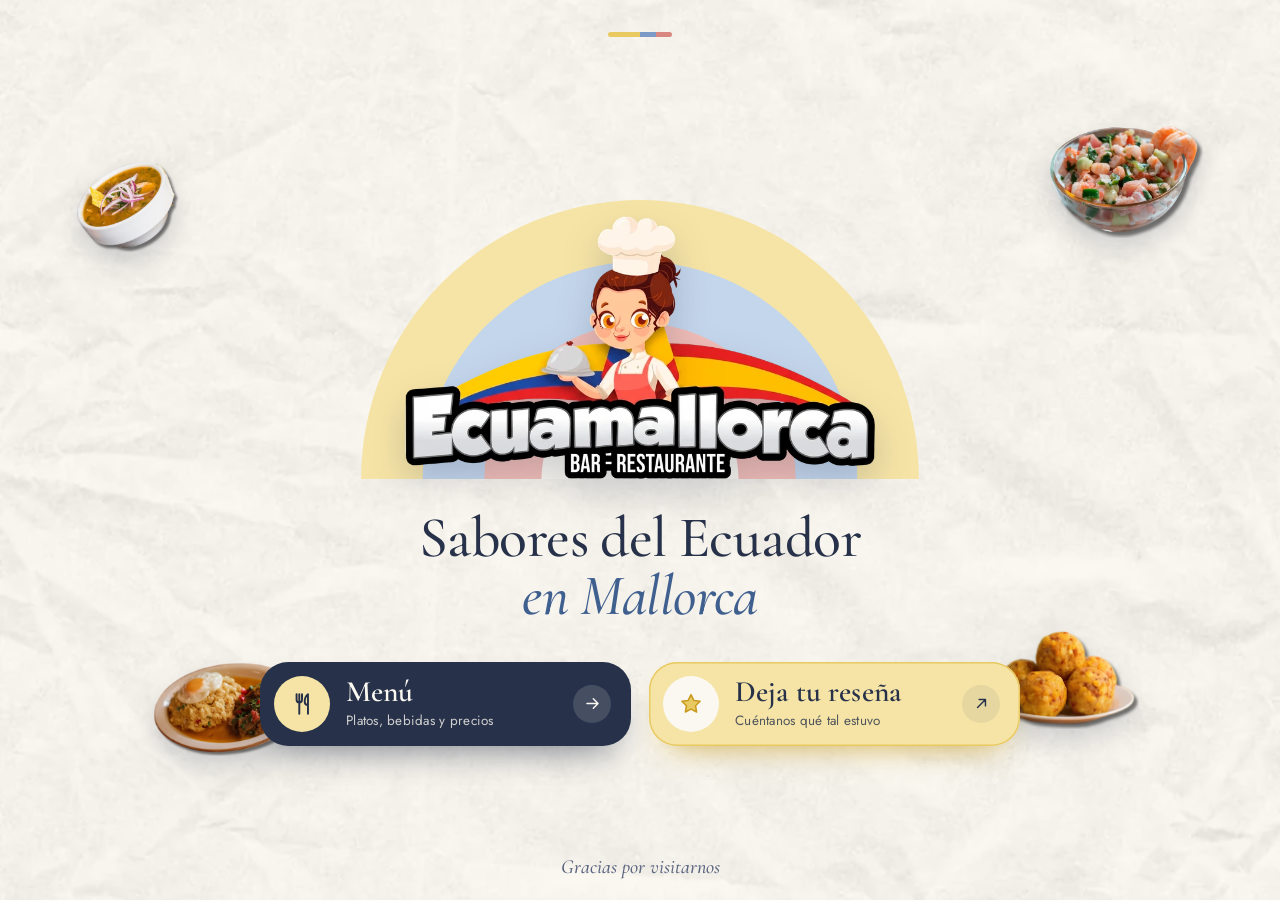
==== commit 92f7ef7d: "Página de inicio con logo y botones Menú / Deja tu reseña; la carta pasa a carta.html Co-Authored-By" ====
--- a/index.html
+++ b/index.html
@@ -3,124 +3,75 @@
 <head>
 <meta charset="utf-8">
 <meta name="viewport" content="width=device-width, initial-scale=1, viewport-fit=cover">
-<title>Ecuamallorca · Carta digital</title>
-<meta name="description" content="Carta digital de Ecuamallorca Bar · Restaurante. Cocina tradicional ecuatoriana en Mallorca.">
+<title>Ecuamallorca · Bar · Restaurante</title>
+<meta name="description" content="Ecuamallorca Bar · Restaurante. Mira la carta o déjanos tu reseña en Google.">
 <meta name="theme-color" content="#FBF8F1">
 <link rel="icon" href="assets/logo.webp" type="image/webp">
-<link rel="stylesheet" href="css/style.css">
-<script>document.documentElement.classList.add('js')</script>
+<script>
+  /* Enlaces antiguos tipo …/#bebidas → se abren directamente en la carta */
+  if (location.hash.length > 1) location.replace('carta.html' + location.hash);
+</script>
+<link rel="stylesheet" href="css/inicio.css">
+<!-- La carta se descarga mientras el cliente lee esta página: al tocar «Menú» abre al instante -->
+<link rel="prefetch" href="carta.html">
+<link rel="prefetch" href="css/style.css">
+<link rel="prefetch" href="js/app.js">
 </head>
 <body>
-<a class="skip" href="#menu">Saltar a la carta</a>
-<noscript><p style="padding:24px;text-align:center">Activa JavaScript para ver la carta.</p></noscript>
 
-<div id="app">
+<main class="home" id="home">
 
-<!-- PORTADA -->
-<header class="hero" id="inicio">
-  <div class="hero__dishes" id="heroDishes" aria-hidden="true"></div>
-  <div class="hero__inner">
-    <p class="eyebrow"><span data-bind="restaurant.kind"></span><i class="flag" aria-hidden="true"><b></b><b></b><b></b></i></p>
-    <div class="hero__stage">
-      <svg class="hero__arcs" viewBox="0 0 1000 500" aria-hidden="true" focusable="false">
+  <div class="home__dishes" id="dishes" aria-hidden="true"></div>
+
+  <header class="home__top">
+    <i class="flag" aria-hidden="true"><b></b><b></b><b></b></i>
+  </header>
+
+  <div class="home__main">
+  <section class="home__hero">
+    <div class="stage">
+      <svg class="stage__arcs" viewBox="0 0 1000 500" aria-hidden="true" focusable="false">
         <circle cx="500" cy="500" r="498" class="arc arc--y"/>
         <circle cx="500" cy="500" r="388" class="arc arc--b"/>
         <circle cx="500" cy="500" r="278" class="arc arc--r"/>
         <circle cx="500" cy="500" r="176" class="arc arc--c"/>
       </svg>
-      <img class="hero__logo" id="heroLogo" alt="" width="797" height="445" fetchpriority="high">
+      <img class="stage__logo" id="logo" src="assets/logo.webp" alt="Ecuamallorca · Bar · Restaurante" width="797" height="445" fetchpriority="high">
     </div>
-    <h1 class="hero__title"><span data-bind="restaurant.tagline"></span> <em data-bind="restaurant.tagline2"></em></h1>
-    <p class="hero__intro" data-bind="restaurant.intro"></p>
-    <div class="hero__cta">
-      <a class="btn btn--solid" href="#menu" data-go="carta">Ver la carta</a>
-      <a class="btn btn--ghost" href="#bebidas" data-go="bebidas">Bebidas</a>
-    </div>
-  </div>
-  <a class="hero__scroll" href="#menu" data-go="carta" aria-label="Ir a la carta"><span></span></a>
-</header>
-
-<!-- CINTA -->
-<div class="ribbon" aria-hidden="true"><div class="ribbon__track" id="ribbon"></div></div>
-
-<!-- ATAJOS (móvil) -->
-<section class="picks" aria-labelledby="picksT">
-  <div class="picks__head">
-    <h2 id="picksT" class="picks__title">¿Qué te apetece?</h2>
-    <p class="picks__sub">Toca una categoría</p>
-  </div>
-  <div class="picks__rail" id="picks"></div>
-</section>
-
-<main>
-<!-- CARTA -->
-<section class="carta" id="menu" aria-label="La carta">
-  <nav class="bar" id="bar" aria-label="Categorías">
-    <div class="bar__top">
-      <a class="bar__logo" href="#inicio" aria-label="Volver arriba"><img id="barLogo" alt="" width="797" height="445"></a>
-      <div class="tabs" id="tabs" role="group" aria-label="Secciones de la carta"></div>
-      <button class="round bar__search" id="barSearch" type="button" aria-label="Buscar en la carta"><svg viewBox="0 0 24 24"><circle cx="11" cy="11" r="6.5"/><path d="M16 16l4.5 4.5"/></svg></button>
-    </div>
-    <div class="chips" id="chips"></div>
-  </nav>
-
-  <section class="strip" id="strip" hidden aria-labelledby="stripT">
-    <div class="strip__head" data-reveal>
-      <p class="kicker">Platos con alma ecuatoriana</p>
-      <h2 id="stripT" class="h2">Nuestros clásicos</h2>
-    </div>
-    <div class="rail" id="rail" aria-label="Platos destacados"></div>
+    <h1 class="welcome"><span data-bind="restaurant.tagline">Sabores del Ecuador</span> <em data-bind="restaurant.tagline2">en Mallorca</em></h1>
   </section>
 
-  <div id="sections"></div>
-</section>
+  <nav class="actions" aria-label="¿Qué quieres hacer?">
+    <a class="act act--menu" href="carta.html">
+      <span class="act__ico" aria-hidden="true">
+        <svg viewBox="0 0 24 24" focusable="false"><path d="M7 3v5a2.5 2.5 0 0 0 5 0V3M9.5 3v18"/><path d="M17.5 21V3c-2 1.4-3 4-3 7 0 1.8 1 3 3 3"/></svg>
+      </span>
+      <span class="act__txt"><strong>Menú</strong><small>Platos, bebidas y precios</small></span>
+      <span class="act__go" aria-hidden="true">
+        <svg viewBox="0 0 24 24" focusable="false"><path d="M5 12h14M13 6l6 6-6 6"/></svg>
+      </span>
+    </a>
 
-<!-- GALERÍA -->
-<section class="gallery" id="galeria" aria-labelledby="galT">
-  <div class="wrap gallery__head" data-reveal>
-    <p class="kicker">Del Pacífico a los Andes</p>
-    <h2 id="galT" class="h2">Un pedacito de Ecuador <em>en tu mesa</em></h2>
-    <i class="flag flag--lg" aria-hidden="true"><b></b><b></b><b></b></i>
+    <!-- El enlace se toma de data/menu.js → links.review (si está vacío, el botón no aparece) -->
+    <a class="act act--review" id="reviewBtn" href="#" target="_blank" rel="noopener noreferrer" hidden>
+      <span class="act__ico" aria-hidden="true">
+        <svg viewBox="0 0 24 24" focusable="false" class="star"><path d="M12 3.4l2.6 5.3 5.8.8-4.2 4.1 1 5.8L12 16.7 6.8 19.4l1-5.8L3.6 9.5l5.8-.8L12 3.4z"/></svg>
+      </span>
+      <span class="act__txt"><strong>Deja tu reseña</strong><small>Cuéntanos qué tal estuvo</small></span>
+      <span class="act__go" aria-hidden="true">
+        <svg viewBox="0 0 24 24" focusable="false"><path d="M7 17L17 7M9 7h8v8"/></svg>
+      </span>
+    </a>
+  </nav>
   </div>
-  <div class="wrap mosaic" id="mosaic"></div>
-</section>
+
+  <footer class="home__foot">
+    <p>Gracias por visitarnos</p>
+  </footer>
+
 </main>
 
-<!-- PIE -->
-<footer class="foot" id="foot">
-  <div class="foot__flag" aria-hidden="true"><b></b><b></b><b></b></div>
-  <div class="wrap foot__in">
-    <img id="footLogo" alt="" width="797" height="445" loading="lazy">
-    <p class="foot__thanks">Gracias por visitarnos</p>
-    <ul class="foot__links" id="footLinks"></ul>
-    <p class="foot__note" id="footNote"></p>
-    <p class="foot__copy"><span data-bind="restaurant.name"></span> · <span data-bind="restaurant.kind"></span></p>
-  </div>
-</footer>
-
-<!-- BARRA INFERIOR (móvil) -->
-<nav class="dock" id="dock" aria-label="Secciones de la carta">
-  <div class="dock__tabs" id="dockTabs"><i class="dock__ind" aria-hidden="true"></i></div>
-  <button class="dock__search" id="dockSearch" type="button" aria-label="Buscar en la carta"><svg viewBox="0 0 24 24"><circle cx="11" cy="11" r="6.5"/><path d="M16 16l4.5 4.5"/></svg></button>
-</nav>
-
-</div><!-- /#app -->
-
-<!-- BUSCADOR -->
-<div class="sheet" id="sheet" role="dialog" aria-modal="true" aria-label="Buscar en la carta" inert>
-  <div class="sheet__top">
-    <label class="sheet__field">
-      <svg viewBox="0 0 24 24" aria-hidden="true"><circle cx="11" cy="11" r="6.5"/><path d="M16 16l4.5 4.5"/></svg>
-      <span class="sr">Buscar plato o bebida</span>
-      <input id="q" type="search" placeholder="Buscar plato o bebida…" autocomplete="off" autocapitalize="off" enterkeyhint="search">
-      <button class="sheet__clear" id="qClear" type="button" aria-label="Borrar" hidden><svg viewBox="0 0 24 24"><path d="M6 6l12 12M18 6L6 18"/></svg></button>
-    </label>
-    <button class="sheet__close" id="sheetClose" type="button">Cerrar</button>
-  </div>
-  <div class="sheet__body" id="sheetBody" aria-live="polite"></div>
-</div>
-
 <script src="data/menu.js"></script>
-<script src="js/app.js"></script>
+<script src="js/inicio.js"></script>
 </body>
 </html>
--- a/css/inicio.css
+++ b/css/inicio.css
@@ -0,0 +1,153 @@
+/* ==========================================================================
+   Página de inicio · Ecuamallorca  —  MOBILE FIRST
+   El cliente toca la tarjeta NFC y llega aquí: logo + dos botones grandes.
+   Colores: pastel tricolor sobre crema. Se cambian desde data/menu.js → theme.
+   ========================================================================== */
+
+@font-face{font-family:"Cormorant Garamond";font-style:normal;font-weight:600;font-display:swap;src:url(../assets/fonts/cormorant-garamond-latin-600-normal.woff2) format("woff2")}
+@font-face{font-family:"Cormorant Garamond";font-style:normal;font-weight:500;font-display:swap;src:url(../assets/fonts/cormorant-garamond-latin-500-normal.woff2) format("woff2")}
+@font-face{font-family:"Cormorant Garamond";font-style:italic;font-weight:500;font-display:swap;src:url(../assets/fonts/cormorant-garamond-latin-500-italic.woff2) format("woff2")}
+@font-face{font-family:"Jost";font-style:normal;font-weight:100 900;font-display:swap;src:url(../assets/fonts/jost-latin-wght-normal.woff2) format("woff2")}
+
+:root{
+  --cream:#FBF8F1; --ink:#27324A; --ink-soft:#5B6580;
+  --yellow:#F6E4A6; --yellow-2:#E9C961;
+  --blue:#C4D6EC;   --blue-2:#7C9AC6;  --blue-3:#3F5F8F;
+  --red:#F1BDB7;    --red-2:#D98881;
+  --serif:"Cormorant Garamond","Cormorant",Georgia,"Times New Roman",serif;
+  --sans:"Jost","Avenir Next","Segoe UI",system-ui,sans-serif;
+  --ease:cubic-bezier(.2,.7,.2,1);
+  --safe-t:env(safe-area-inset-top,0px); --safe-b:env(safe-area-inset-bottom,0px);
+}
+*,*::before,*::after{box-sizing:border-box}
+html{background:var(--cream);overscroll-behavior-x:none;-webkit-text-size-adjust:100%;-webkit-tap-highlight-color:transparent}
+body{margin:0;min-height:100vh;min-height:100dvh;font-family:var(--sans);font-size:17px;line-height:1.5;color:var(--ink);-webkit-font-smoothing:antialiased;text-rendering:optimizeLegibility;overflow-x:hidden}
+body::before{content:"";position:fixed;inset:0;z-index:-1;background:url(../assets/paper.webp) center/cover;mix-blend-mode:multiply;opacity:.38;pointer-events:none}
+img{display:block;max-width:100%;height:auto}
+a{color:inherit}
+em{font-family:var(--serif);font-style:italic;font-weight:500}
+svg{fill:none;stroke:currentColor;stroke-width:1.8;stroke-linecap:round;stroke-linejoin:round}
+:focus-visible{outline:2px solid var(--blue-3);outline-offset:3px;border-radius:12px}
+
+/* ------------------------------ estructura ------------------------------ */
+.home{position:relative;isolation:isolate;overflow:hidden;min-height:100vh;min-height:100dvh;display:flex;flex-direction:column;align-items:center;
+  padding:calc(20px + var(--safe-t)) 22px calc(18px + var(--safe-b))}
+.home__top{flex:none}
+.home__main{flex:1 1 auto;width:100%;display:flex;flex-direction:column;align-items:center;justify-content:center;gap:clamp(20px,4.2dvh,36px);padding:clamp(14px,9dvh,90px) 0 14px}
+.home__hero{width:100%;display:flex;flex-direction:column;align-items:center;gap:22px}
+.actions{width:min(100%,440px);display:grid;gap:14px}
+.home__foot{flex:none;margin-top:20px;text-align:center}
+.home__foot p{margin:0;font-family:var(--serif);font-style:italic;font-weight:500;font-size:1.25rem;color:var(--ink-soft)}
+
+/* Bandera 2 : 1 : 1 (Ecuador) en pastel */
+.flag{display:inline-flex;width:64px;height:5px;border-radius:99px;overflow:hidden;vertical-align:middle}
+.flag b{display:block;height:100%}
+.flag b:nth-child(1){flex:2;background:var(--yellow-2)}
+.flag b:nth-child(2){flex:1;background:var(--blue-2)}
+.flag b:nth-child(3){flex:1;background:var(--red-2)}
+
+/* ------------------------------ logo sobre arcos ------------------------------ */
+.stage{position:relative;width:min(100%,430px);aspect-ratio:2/1;display:grid;place-items:end center}
+.stage__arcs{position:absolute;inset:0;width:100%;height:100%;overflow:hidden;stroke:none}
+.arc--y{fill:var(--yellow)} .arc--b{fill:var(--blue)} .arc--r{fill:var(--red)} .arc--c{fill:var(--cream)}
+.stage__logo{position:relative;width:84%;filter:drop-shadow(0 16px 18px rgba(39,50,74,.2))}
+.welcome{margin:0;text-align:center;font-family:var(--serif);font-weight:500;font-size:clamp(2.1rem,9.4vw,2.7rem);line-height:1.02;letter-spacing:-.01em;text-wrap:balance}
+.welcome em{display:block;color:var(--blue-3)}
+
+/* ------------------------------ platos flotantes (decoración) ------------------------------ */
+.home__dishes{position:absolute;inset:0;z-index:-1;pointer-events:none}
+.dish{position:absolute;width:clamp(84px,25vw,124px);filter:drop-shadow(0 14px 14px rgba(39,50,74,.2));animation:bob 7s ease-in-out infinite}
+.dish img{width:100%;height:auto}
+.dish:nth-child(1){left:10px;top:calc(62px + var(--safe-t));--r:-9deg}
+.dish:nth-child(2){right:10px;top:calc(70px + var(--safe-t));--r:10deg}
+.dish:nth-child(3),.dish:nth-child(4){display:none}
+/* en pantallas bajas (móvil pequeño o apaisado) los platos taparían el logo */
+@media (max-height:720px){.dish{display:none!important}}
+
+/* ------------------------------ botones ------------------------------ */
+.act{position:relative;overflow:hidden;display:grid;grid-template-columns:auto 1fr auto;align-items:center;gap:16px;min-height:84px;padding:14px 20px 14px 14px;border-radius:28px;text-decoration:none;
+  transition:transform .28s var(--ease),box-shadow .28s var(--ease)}
+.act[hidden]{display:none}
+.act:active{transform:scale(.975)}
+.act__ico{width:56px;height:56px;border-radius:50%;display:grid;place-items:center}
+.act__ico svg{width:26px;height:26px}
+.act__txt{min-width:0}
+.act strong{display:block;font-family:var(--serif);font-weight:600;font-size:1.85rem;line-height:1;letter-spacing:.005em}
+.act small{display:block;margin-top:5px;font-size:.84rem;letter-spacing:.02em;opacity:.8}
+.act__go{width:38px;height:38px;border-radius:50%;display:grid;place-items:center;transition:transform .28s var(--ease)}
+.act__go svg{width:19px;height:19px}
+
+.act--menu{background:var(--ink);color:var(--cream);box-shadow:0 20px 36px -18px rgba(39,50,74,.65)}
+.act--menu .act__ico{background:var(--yellow);color:var(--ink)}
+.act--menu .act__go{background:rgba(251,248,241,.14)}
+
+.act--review{background:var(--yellow);color:var(--ink);box-shadow:inset 0 0 0 1.5px var(--yellow-2),0 18px 32px -20px rgba(201,160,40,.9)}
+.act--review .act__ico{background:var(--cream)}
+.act--review .star{fill:var(--yellow-2);stroke:#C99A1D;stroke-width:1.4}
+.act--review .act__go{background:rgba(39,50,74,.08)}
+/* brillo suave que cruza el botón de reseña de vez en cuando */
+.act--review::after{content:"";position:absolute;inset:0;background:linear-gradient(105deg,transparent 40%,rgba(255,255,255,.55) 50%,transparent 60%);transform:translateX(-120%);animation:shine 6.5s 2.2s ease-in-out infinite;pointer-events:none}
+
+@media (hover:hover){
+  .act:hover{transform:translateY(-3px)}
+  .act:hover .act__go{transform:translateX(4px)}
+  .act--menu:hover{box-shadow:0 26px 40px -18px rgba(39,50,74,.7)}
+}
+
+/* pantallas estrechas: textos más compactos para que «Deja tu reseña» no se parta */
+@media (max-width:359px){
+  .act{gap:12px;min-height:76px;padding:12px 14px 12px 12px;border-radius:24px}
+  .act__ico{width:48px;height:48px}
+  .act strong{font-size:1.6rem}
+  .act small{font-size:.8rem}
+  .act__go{display:none}
+  .act{grid-template-columns:auto 1fr}
+}
+/* pantallas bajas: que todo quepa sin hacer scroll */
+@media (max-height:680px){
+  .home{padding-top:calc(14px + var(--safe-t))}
+  .home__main{gap:16px;padding:8px 0}
+  .home__hero{gap:14px}
+  .welcome{font-size:clamp(1.8rem,8.4vw,2.3rem)}
+  .actions{gap:10px}
+  .act{min-height:72px}
+  .act__ico{width:50px;height:50px}
+  .act strong{font-size:1.65rem}
+  .home__foot{margin-top:8px}
+  .home__foot p{font-size:1.1rem}
+}
+
+/* ------------------------------ entrada ------------------------------ */
+@keyframes rise{from{opacity:0;transform:translateY(22px)}to{opacity:1;transform:none}}
+@keyframes bob{0%,100%{transform:translateY(0) rotate(var(--r,0deg))}50%{transform:translateY(-10px) rotate(calc(var(--r,0deg) + 2deg))}}
+@keyframes shine{0%,62%{transform:translateX(-120%)}100%{transform:translateX(120%)}}
+.home__top,.stage,.welcome,.act,.home__foot,.dish{animation-fill-mode:both}
+.home__top{animation:rise .7s var(--ease) both}
+.stage{animation:rise .9s .05s var(--ease) both}
+.welcome{animation:rise .8s .2s var(--ease) both}
+.act--menu{animation:rise .8s .35s var(--ease) both}
+.act--review{animation:rise .8s .47s var(--ease) both}
+.home__foot{animation:rise .8s .6s var(--ease) both}
+.dish{animation:rise .9s .3s var(--ease) both,bob 7s 1.3s ease-in-out infinite}
+.dish:nth-child(2){animation-delay:.42s,1.5s}
+
+@media (prefers-reduced-motion:reduce){
+  *,*::before,*::after{animation:none!important;transition:none!important}
+}
+
+/* ------------------------------ tablet / escritorio ------------------------------ */
+@media (min-width:720px){
+  .home__hero{gap:30px}
+  .stage{width:min(100%,560px)}
+  .welcome{font-size:clamp(2.8rem,5vw,3.6rem)}
+  .actions{width:min(100%,760px);grid-template-columns:1fr 1fr;gap:18px}
+  .actions:has(.act[hidden]){grid-template-columns:minmax(0,420px);justify-content:center}
+}
+@media (min-width:900px){
+  .dish{width:clamp(110px,12vw,170px)}
+  .dish:nth-child(1){left:6vw;top:18%}
+  .dish:nth-child(2){right:6vw;top:14%}
+  .dish:nth-child(3){display:block;left:12vw;bottom:16%;--r:6deg;animation-delay:.54s,-3.4s}
+  .dish:nth-child(4){display:block;right:11vw;bottom:19%;--r:-7deg;animation-delay:.66s,-1.1s}
+}
+@media (min-width:900px) and (max-height:720px){.dish{display:none!important}}
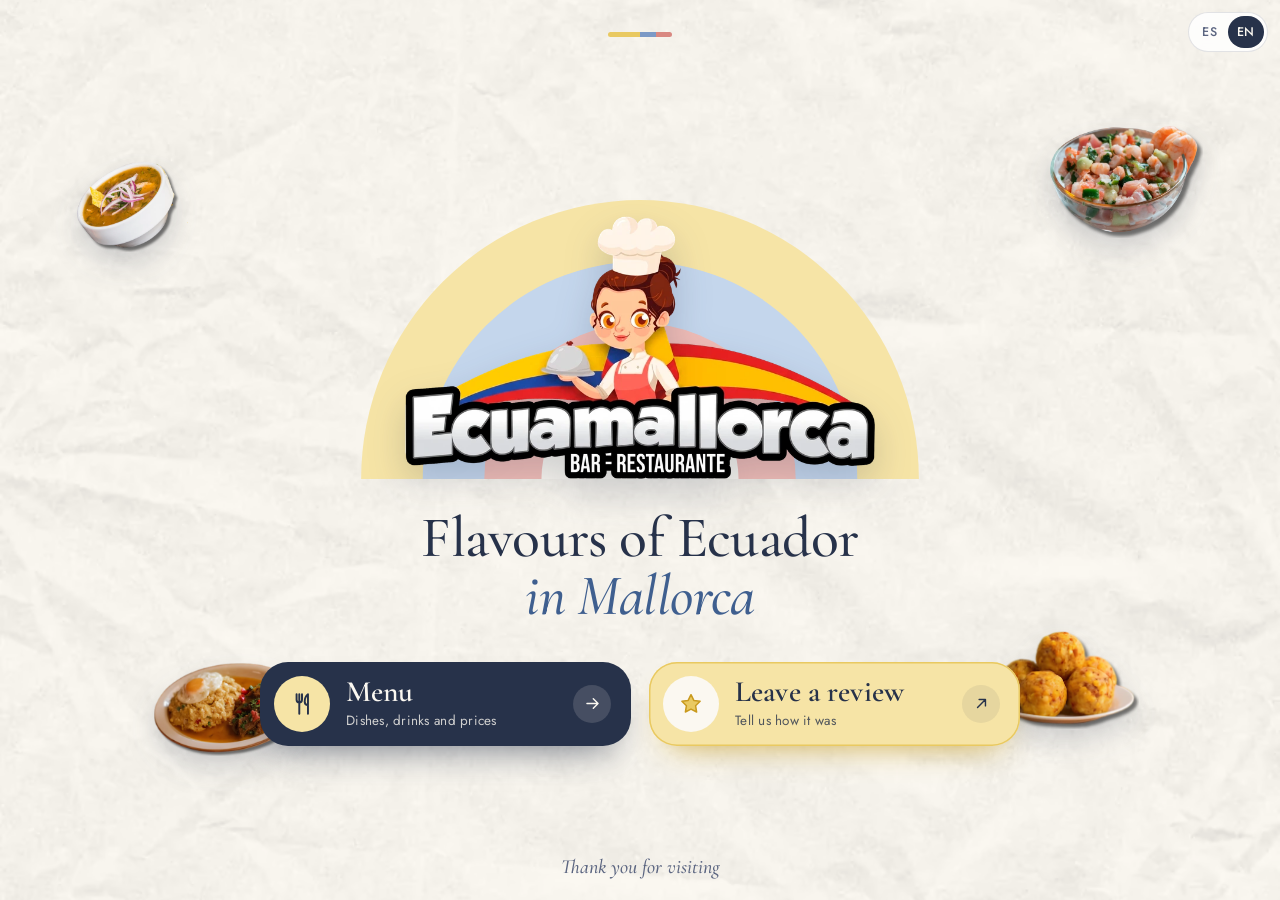
==== commit 91656a14: "Idiomas ES/EN y filtro de alérgenos Co-Authored-By: Claude Sonnet 5.5 <noreply@anthropic.com> Claude" ====
--- a/index.html
+++ b/index.html
@@ -41,12 +41,12 @@
     <h1 class="welcome"><span data-bind="restaurant.tagline">Sabores del Ecuador</span> <em data-bind="restaurant.tagline2">en Mallorca</em></h1>
   </section>
 
-  <nav class="actions" aria-label="¿Qué quieres hacer?">
+  <nav class="actions" aria-label="¿Qué quieres hacer?" data-ta="aria-label">
     <a class="act act--menu" href="carta.html">
       <span class="act__ico" aria-hidden="true">
         <svg viewBox="0 0 24 24" focusable="false"><path d="M7 3v5a2.5 2.5 0 0 0 5 0V3M9.5 3v18"/><path d="M17.5 21V3c-2 1.4-3 4-3 7 0 1.8 1 3 3 3"/></svg>
       </span>
-      <span class="act__txt"><strong>Menú</strong><small>Platos, bebidas y precios</small></span>
+      <span class="act__txt"><strong data-t>Menú</strong><small data-t>Platos, bebidas y precios</small></span>
       <span class="act__go" aria-hidden="true">
         <svg viewBox="0 0 24 24" focusable="false"><path d="M5 12h14M13 6l6 6-6 6"/></svg>
       </span>
@@ -57,7 +57,7 @@
       <span class="act__ico" aria-hidden="true">
         <svg viewBox="0 0 24 24" focusable="false" class="star"><path d="M12 3.4l2.6 5.3 5.8.8-4.2 4.1 1 5.8L12 16.7 6.8 19.4l1-5.8L3.6 9.5l5.8-.8L12 3.4z"/></svg>
       </span>
-      <span class="act__txt"><strong>Deja tu reseña</strong><small>Cuéntanos qué tal estuvo</small></span>
+      <span class="act__txt"><strong data-t>Deja tu reseña</strong><small data-t>Cuéntanos qué tal estuvo</small></span>
       <span class="act__go" aria-hidden="true">
         <svg viewBox="0 0 24 24" focusable="false"><path d="M7 17L17 7M9 7h8v8"/></svg>
       </span>
@@ -66,12 +66,14 @@
   </div>
 
   <footer class="home__foot">
-    <p>Gracias por visitarnos</p>
+    <p data-t>Gracias por visitarnos</p>
   </footer>
 
 </main>
 
 <script src="data/menu.js"></script>
+<script src="data/en.js"></script>
+<script src="js/i18n.js"></script>
 <script src="js/inicio.js"></script>
 </body>
 </html>
--- a/css/inicio.css
+++ b/css/inicio.css
@@ -151,3 +151,8 @@
   .dish:nth-child(4){display:block;right:11vw;bottom:19%;--r:-7deg;animation-delay:.66s,-1.1s}
 }
 @media (min-width:900px) and (max-height:720px){.dish{display:none!important}}
+
+/* ------------------------------ selector de idioma ------------------------------ */
+.lang{position:absolute;top:calc(12px + var(--safe-t));right:12px;z-index:40;display:inline-flex;padding:3px;border-radius:999px;border:1px solid rgba(39,50,74,.13);background:rgba(255,255,255,.82);-webkit-backdrop-filter:blur(6px);backdrop-filter:blur(6px);font:inherit;color:inherit;cursor:pointer;-webkit-appearance:none;appearance:none}
+.lang span{min-width:36px;height:32px;display:grid;place-items:center;border-radius:999px;font-size:.78rem;font-weight:500;letter-spacing:.08em;color:var(--ink-soft)}
+.lang span.on{background:var(--ink);color:var(--cream)}
--- a/css/style.css
+++ b/css/style.css
@@ -383,3 +383,39 @@
   *,*::before,*::after{animation-duration:.01ms!important;animation-iteration-count:1!important;transition-duration:.01ms!important}
   .ribbon__track{animation:none}
 }
+
+/* ==========================================================================
+   Idioma + alérgenos
+   ========================================================================== */
+.lang{position:absolute;top:calc(12px + var(--safe-t));right:12px;z-index:40;display:inline-flex;padding:3px;border-radius:999px;border:1px solid var(--line);background:rgba(255,255,255,.82);-webkit-backdrop-filter:blur(6px);backdrop-filter:blur(6px);font:inherit;color:inherit;cursor:pointer;-webkit-appearance:none;appearance:none}
+.lang span{min-width:36px;height:32px;display:grid;place-items:center;border-radius:999px;font-size:.78rem;font-weight:500;letter-spacing:.08em;color:var(--ink-soft)}
+.lang span.on{background:var(--ink);color:var(--cream)}
+
+.picks__row{display:flex;align-items:flex-start;justify-content:space-between;gap:12px}
+.albtn{flex:none;display:inline-flex;align-items:center;gap:7px;height:42px;padding:0 14px 0 11px;margin-top:2px;border-radius:999px;border:1px solid var(--line);background:rgba(255,255,255,.85);font:inherit;font-size:.88rem;font-weight:500;color:var(--ink);cursor:pointer;transition:background .25s,border-color .25s}
+.albtn svg{width:18px;height:18px;color:var(--red-2)}
+.albtn.is-on,.chip--al.is-on,.bar__alergenos.is-on{background:var(--red);border-color:var(--red-2)}
+.albtn__n{min-width:20px;height:20px;padding:0 6px;border-radius:99px;background:var(--ink);color:var(--cream);font-size:.72rem;font-weight:500;display:grid;place-items:center}
+.albtn__n[hidden]{display:none}
+.chip--al{padding-left:12px;color:var(--ink)}
+.chip--al svg{width:18px;height:18px;color:var(--red-2)}
+
+.item__al{display:block;margin-top:3px;font-size:.74rem;font-weight:400;letter-spacing:.02em;line-height:1.3;color:var(--ink-soft)}
+.item__al--ask{font-style:italic}
+.item.is-risk{background:rgba(241,189,183,.38)}
+.item.is-risk .item__name{color:var(--ink-soft)}
+.item.is-risk .item__al,.item.is-unk .item__al--ask{color:#B2463E;font-weight:500}
+.item.is-unk{background:rgba(246,228,166,.35)}
+
+.sheet__title{flex:1;margin:0;padding:6px 8px;font-family:var(--serif);font-weight:500;font-size:1.9rem;line-height:1.1}
+.al__intro{margin:12px 0 20px;color:var(--ink-soft)}
+.al__grid{display:flex;flex-wrap:wrap;gap:10px}
+.al__chip{min-height:46px;padding:0 18px;border-radius:999px;border:1.5px solid var(--line);background:rgba(255,255,255,.88);font:inherit;font-weight:500;color:var(--ink);cursor:pointer;transition:background .2s,border-color .2s}
+.al__chip[aria-pressed=true]{background:var(--red);border-color:var(--red-2)}
+.al__actions{display:flex;flex-direction:column;gap:10px;margin-top:28px}
+.al__note{margin:22px 0 0;font-size:.85rem;line-height:1.4;color:var(--ink-soft);text-align:center}
+@media (min-width:900px){
+  .bar__alergenos{margin-left:auto}
+  .bar__alergenos+.bar__search{margin-left:0}
+  .lang{top:18px;right:22px}
+}
